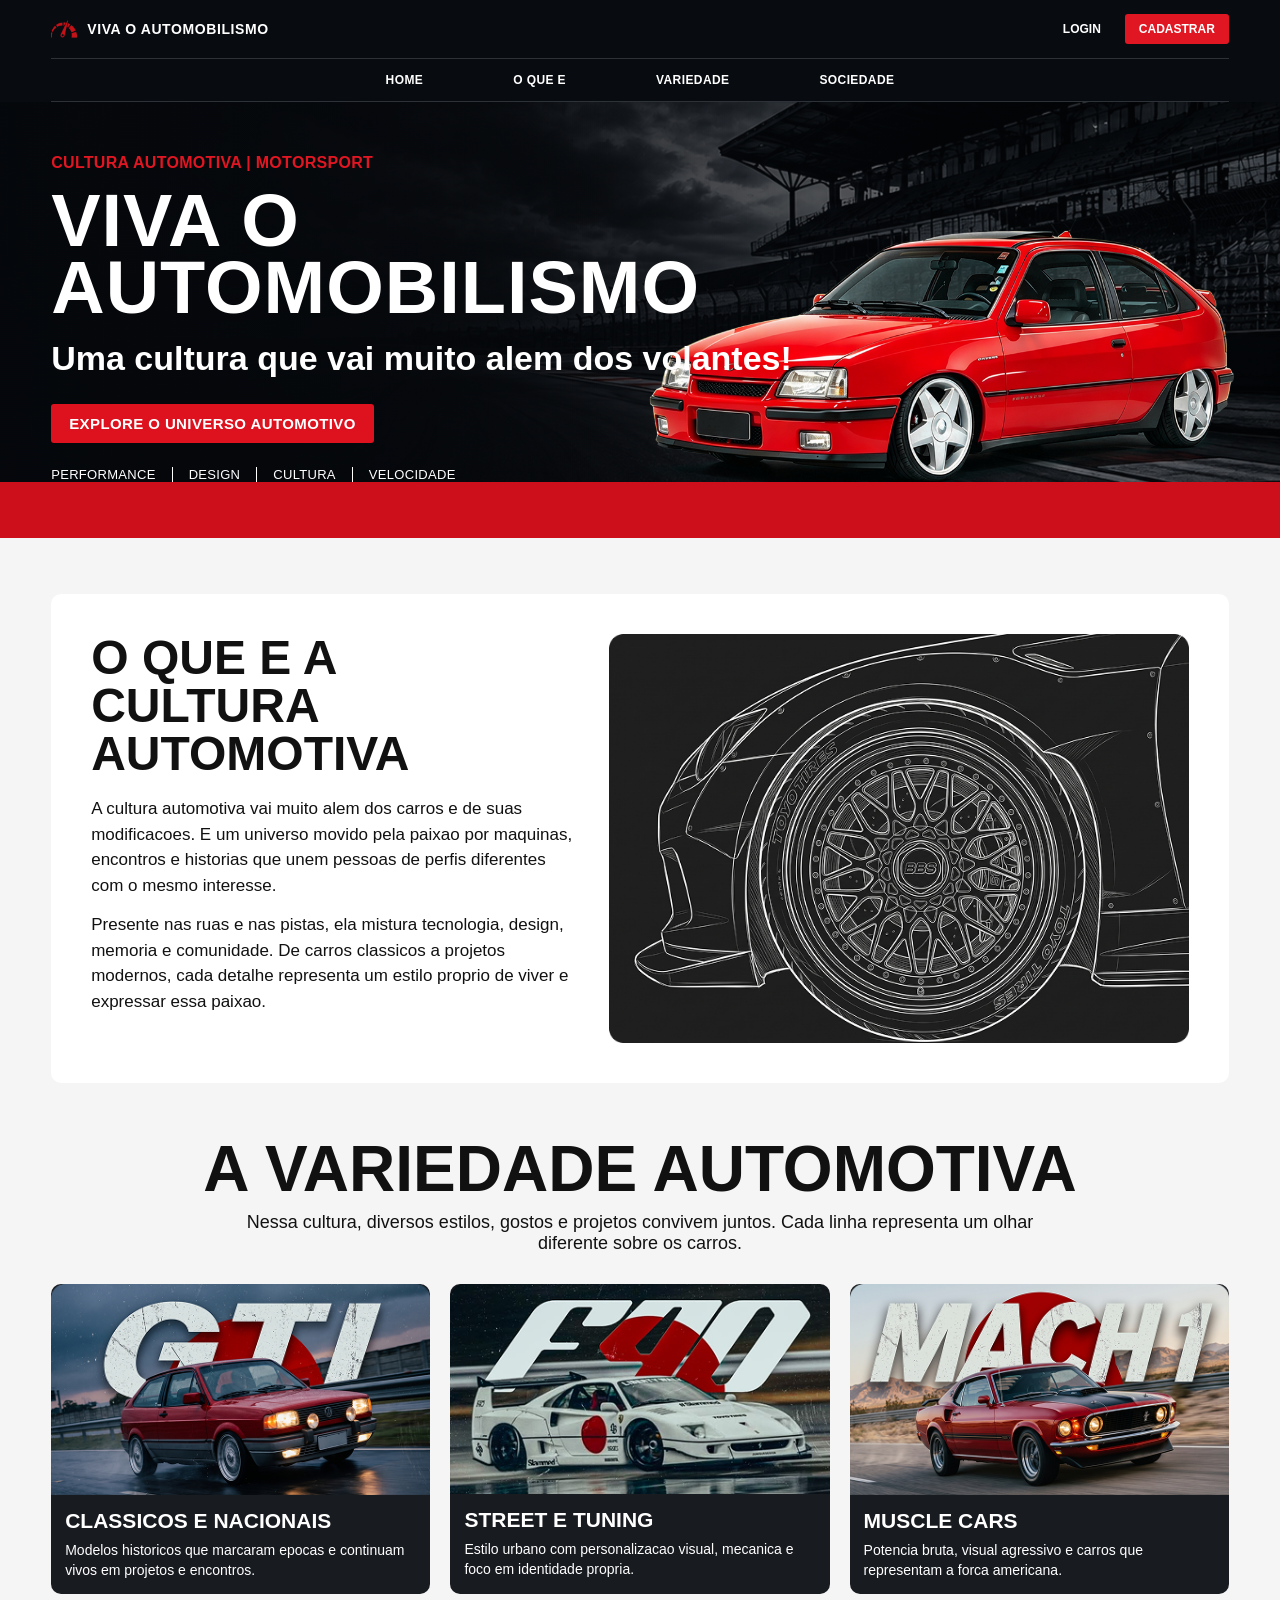
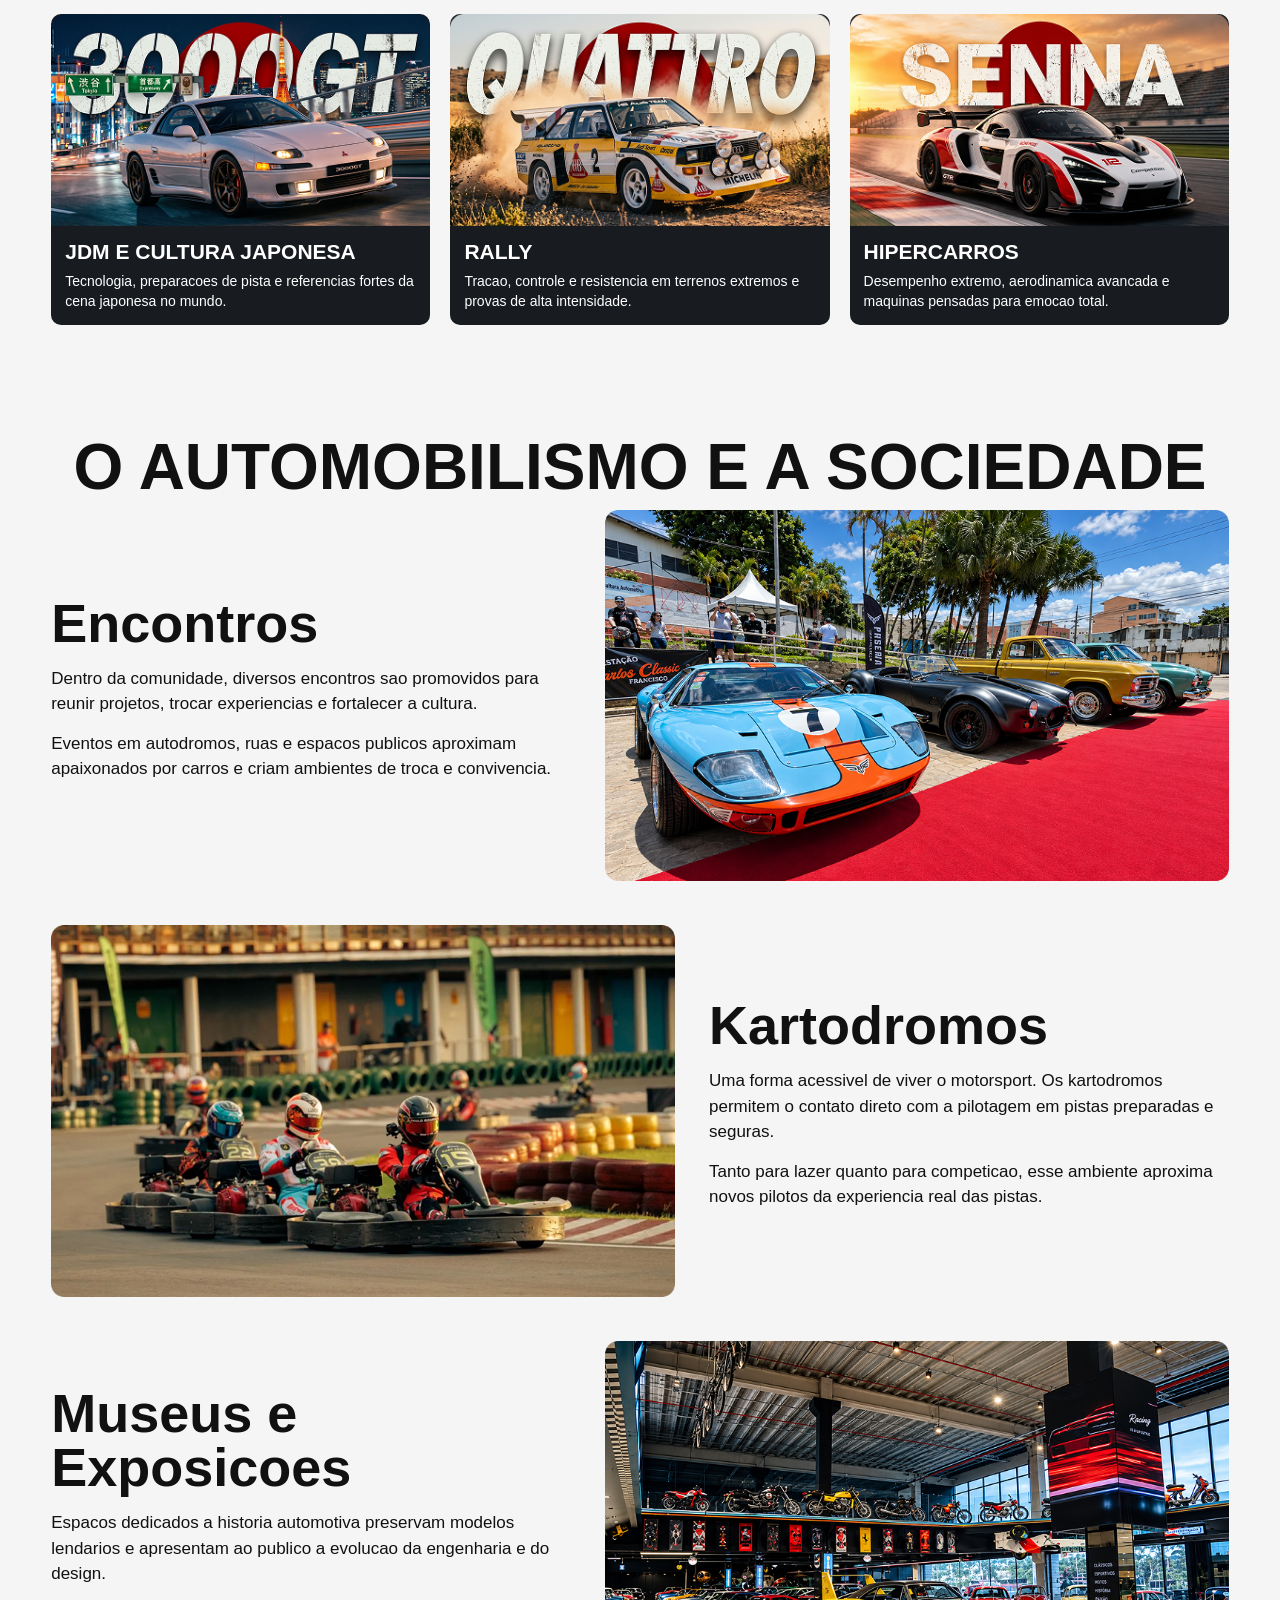
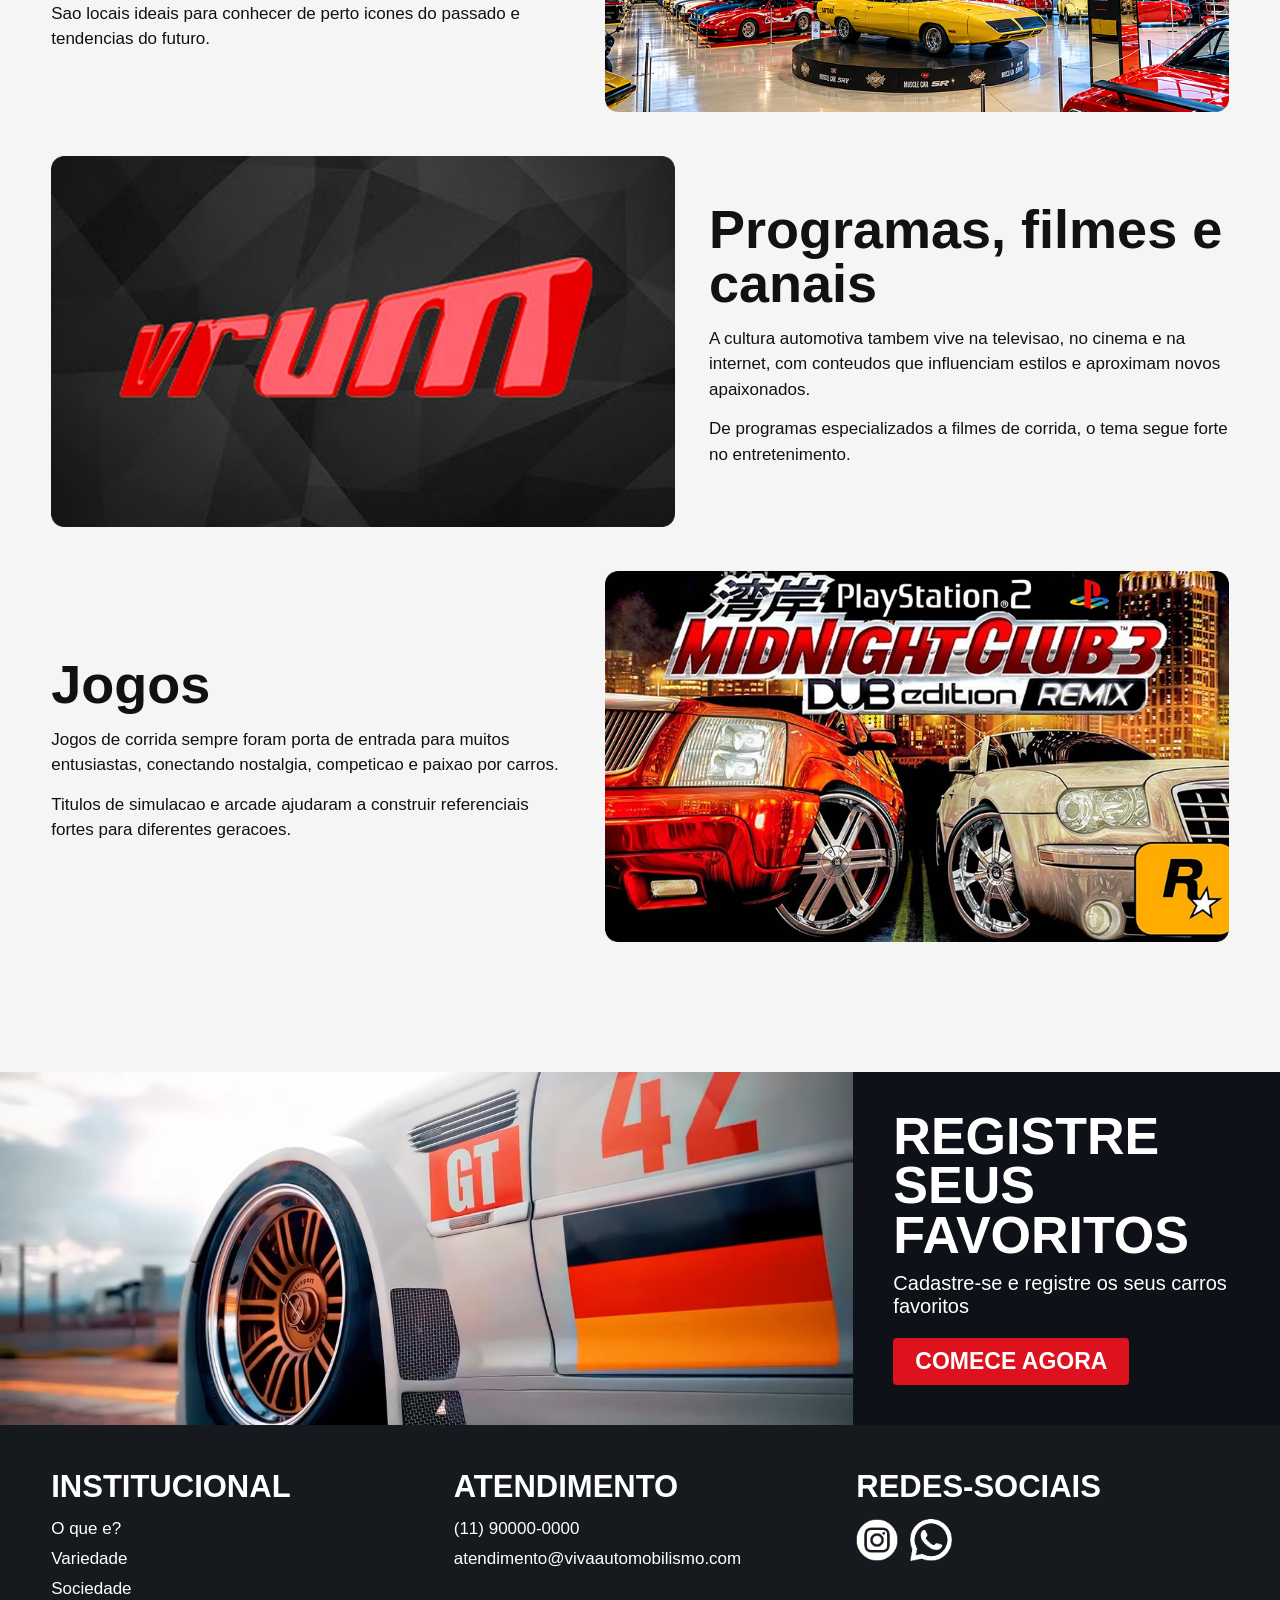
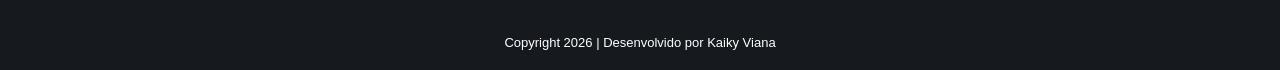
==== public/index.html @ fc7cdfa2 "feat: Incorporação da base Web-Data-Viz Incorporação da base da API Web-Data-Viz no projeto + adição" ====
<!DOCTYPE html>
<html lang="en">

<head>
    <meta charset="UTF-8">
    <meta http-equiv="X-UA-Compatible" content="IE=edge">
    <meta name="viewport" content="width=device-width, initial-scale=1.0">

    <title>Automobilismo</title>

    <script src="./js/sessao.js"></script>

    <link rel="stylesheet" href="./css/estilo.css">
    <link rel="icon" href="./assets/icon/favicon2.ico">
    <link rel="preconnect" href="https://fonts.gstatic.com">
</head>

<body>
  <header class="cabecalho-principal">
    <div class="barra-superior container-principal">
      <div class="marca-site">
        <img src="assets/velocimetro.png" alt="Icone velocimetro" class="img-logo">
        <span class="texto-marca">VIVA O AUTOMOBILISMO</span>
      </div>
      <div class="acoes-conta">
        <a href="#" class="link-login">LOGIN</a>
        <a href="#" class="botao-cadastro">CADASTRAR</a>
      </div>
    </div>

    <nav class="barra-navegacao container-principal">
      <a href="#" class="item-menu">HOME</a>
      <a href="#cultura" class="item-menu">O QUE E</a>
      <a href="#variedade" class="item-menu">VARIEDADE</a>
      <a href="#sociedade" class="item-menu">SOCIEDADE</a>
    </nav>

    <section class="banner-principal">
      <div class="container-principal conteudo-banner">
        <p class="subtitulo-banner">CULTURA AUTOMOTIVA | MOTORSPORT</p>
        <h1 class="titulo-banner">VIVA O<br>AUTOMOBILISMO</h1>
        <p class="descricao-banner">Uma cultura que vai muito alem dos volantes!</p>
        <a href="#variedade" class="botao-explorar">EXPLORE O UNIVERSO AUTOMOTIVO</a>
        <ul class="lista-topicos-banner">
          <li>PERFORMANCE</li>
          <li>DESIGN</li>
          <li>CULTURA</li>
          <li>VELOCIDADE</li>
        </ul>
      </div>
      <img src="assets/kadett_banner.png" alt="Carro esportivo vermelho" class="img-carro-banner">
    </section>
  </header>

  <main>
    <section id="cultura" class="secao container-principal bloco-branco">
      <div class="coluna-texto">
        <h2 class="titulo-secao-esquerda">O QUE E A CULTURA AUTOMOTIVA</h2>
        <p>
          A cultura automotiva vai muito alem dos carros e de suas modificacoes. E um universo
          movido pela paixao por maquinas, encontros e historias que unem pessoas de perfis
          diferentes com o mesmo interesse.
        </p>
        <p>
          Presente nas ruas e nas pistas, ela mistura tecnologia, design, memoria e comunidade.
          De carros classicos a projetos modernos, cada detalhe representa um estilo proprio de
          viver e expressar essa paixao.
        </p>
      </div>
      <div class="coluna-imagem">
        <img src="assets/sketch_bbs.png" alt="Sketch automotivo" class="imagem-secao-grande">
      </div>
    </section>

    <section id="variedade" class="secao container-principal">
      <h2 class="titulo-central">A VARIEDADE AUTOMOTIVA</h2>
      <p class="descricao-central">
        Nessa cultura, diversos estilos, gostos e projetos convivem juntos.
        Cada linha representa um olhar diferente sobre os carros.
      </p>

      <div class="grade-cards-carros">
        <article class="card-carro">
          <img src="assets/gti.png" alt="Volkswagen GTI" class="img-card-carro">
          <div class="conteudo-card">
            <h3>CLASSICOS E NACIONAIS</h3>
            <p>Modelos historicos que marcaram epocas e continuam vivos em projetos e encontros.</p>
          </div>
        </article>

        <article class="card-carro">
          <img src="assets/f40.png" alt="BMW F40" class="img-card-carro">
          <div class="conteudo-card">
            <h3>STREET E TUNING</h3>
            <p>Estilo urbano com personalizacao visual, mecanica e foco em identidade propria.</p>
          </div>
        </article>

        <article class="card-carro">
          <img src="assets/mach1.png" alt="Ford Mach 1" class="img-card-carro">
          <div class="conteudo-card">
            <h3>MUSCLE CARS</h3>
            <p>Potencia bruta, visual agressivo e carros que representam a forca americana.</p>
          </div>
        </article>

        <article class="card-carro">
          <img src="assets/gt3000.png" alt="Mitsubishi GT3000" class="img-card-carro">
          <div class="conteudo-card">
            <h3>JDM E CULTURA JAPONESA</h3>
            <p>Tecnologia, preparacoes de pista e referencias fortes da cena japonesa no mundo.</p>
          </div>
        </article>

        <article class="card-carro">
          <img src="assets/quattro.png" alt="Audi Quattro" class="img-card-carro">
          <div class="conteudo-card">
            <h3>RALLY</h3>
            <p>Tracao, controle e resistencia em terrenos extremos e provas de alta intensidade.</p>
          </div>
        </article>

        <article class="card-carro">
          <img src="assets/senna.png" alt="McLaren Senna" class="img-card-carro">
          <div class="conteudo-card">
            <h3>HIPERCARROS</h3>
            <p>Desempenho extremo, aerodinamica avancada e maquinas pensadas para emocao total.</p>
          </div>
        </article>
      </div>
    </section>

    <section id="sociedade" class="secao container-principal">
      <h2 class="titulo-central">O AUTOMOBILISMO E A SOCIEDADE</h2>

      <div class="linha-conteudo">
        <div class="bloco-texto">
          <h3>Encontros</h3>
          <p>
            Dentro da comunidade, diversos encontros sao promovidos para reunir projetos, trocar
            experiencias e fortalecer a cultura.
          </p>
          <p>
            Eventos em autodromos, ruas e espacos publicos aproximam apaixonados por carros e
            criam ambientes de troca e convivencia.
          </p>
        </div>
        <div class="bloco-imagem">
          <img src="assets/encontros.png" alt="Encontro de carros" class="imagem-secao-grande">
        </div>
      </div>

      <div class="linha-conteudo linha-invertida">
        <div class="bloco-imagem">
          <img src="assets/kartodromos.png" alt="Pilotos em kartodromo" class="imagem-secao-grande">
        </div>
        <div class="bloco-texto">
          <h3>Kartodromos</h3>
          <p>
            Uma forma acessivel de viver o motorsport. Os kartodromos permitem o contato direto
            com a pilotagem em pistas preparadas e seguras.
          </p>
          <p>
            Tanto para lazer quanto para competicao, esse ambiente aproxima novos pilotos da
            experiencia real das pistas.
          </p>
        </div>
      </div>

      <div class="linha-conteudo">
        <div class="bloco-texto">
          <h3>Museus e Exposicoes</h3>
          <p>
            Espacos dedicados a historia automotiva preservam modelos lendarios e apresentam ao
            publico a evolucao da engenharia e do design.
          </p>
          <p>
            Sao locais ideais para conhecer de perto icones do passado e tendencias do futuro.
          </p>
        </div>
        <div class="bloco-imagem">
          <img src="assets/museus.png" alt="Museu automotivo" class="imagem-secao-grande">
        </div>
      </div>

      <div class="linha-conteudo linha-invertida">
        <div class="bloco-imagem">
          <img src="assets/vrum.png" alt="Logo programa Vrum" class="imagem-secao-grande">
        </div>
        <div class="bloco-texto">
          <h3>Programas, filmes e canais</h3>
          <p>
            A cultura automotiva tambem vive na televisao, no cinema e na internet, com conteudos
            que influenciam estilos e aproximam novos apaixonados.
          </p>
          <p>
            De programas especializados a filmes de corrida, o tema segue forte no entretenimento.
          </p>
        </div>
      </div>

      <div class="linha-conteudo">
        <div class="bloco-texto">
          <h3>Jogos</h3>
          <p>
            Jogos de corrida sempre foram porta de entrada para muitos entusiastas, conectando
            nostalgia, competicao e paixao por carros.
          </p>
          <p>
            Titulos de simulacao e arcade ajudaram a construir referenciais fortes para diferentes
            geracoes.
          </p>
        </div>
        <div class="bloco-imagem">
          <img src="assets/jogos.png" alt="Capa de jogo de corrida" class="imagem-secao-grande">
        </div>
      </div>
    </section>
  </main>

  <section class="chamada-final">
    <div class="chamada-imagem"></div>
    <div class="chamada-texto">
      <h2>REGISTRE SEUS FAVORITOS</h2>
      <p>Cadastre-se e registre os seus carros favoritos</p>
      <a href="#" class="botao-cadastro-grande">COMECE AGORA</a>
    </div>
  </section>

  <footer class="rodape-principal">
    <div class="container-principal conteudo-rodape">
      <div>
        <h4>INSTITUCIONAL</h4>
        <ul>
          <li>O que e?</li>
          <li>Variedade</li>
          <li>Sociedade</li>
        </ul>
      </div>
      <div>
        <h4>ATENDIMENTO</h4>
        <ul>
          <li>(11) 90000-0000</li>
          <li>atendimento@vivaautomobilismo.com</li>
        </ul>
      </div>
      <div>
        <h4>REDES-SOCIAIS</h4>
        <div class="icones-sociais">
          <img src="assets/instagram.png" alt="Instagram">
          <img src="assets/whatsapp.png" alt="WhatsApp">
        </div>
      </div>
    </div>
    <p class="copyright">Copyright 2026 | Desenvolvido por Kaiky Viana</p>
  </footer>
</body>
</html>
---- public/css/estilo.css ----
* {
  box-sizing: border-box;
  margin: 0;
  padding: 0;
}

body {
  font-family: "Trebuchet MS", Arial, sans-serif;
  background-color: #f5f5f5;
  color: #111111;
}

.container-principal {
  width: 1180px;
  max-width: 92%;
  margin: 0 auto;
}

.cabecalho-principal {
  background-color: #080c11;
  color: #ffffff;
}

.barra-superior {
  display: flex;
  justify-content: space-between;
  align-items: center;
  border-bottom: 1px solid #2d3238;
  padding: 14px 0;
}

.marca-site {
  display: flex;
  align-items: center;
  gap: 10px;
}

.img-logo {
  width: 26px;
  height: 26px;
}

.texto-marca {
  font-weight: 700;
  font-size: 14px;
  letter-spacing: 0.6px;
}

.acoes-conta {
  display: flex;
  align-items: center;
  gap: 10px;
}

.link-login,
.botao-cadastro {
  text-decoration: none;
  color: #ffffff;
  font-size: 12px;
  font-weight: 700;
  padding: 8px 14px;
}

.botao-cadastro {
  background-color: #e01622;
  border-radius: 3px;
}

.barra-navegacao {
  display: flex;
  justify-content: center;
  gap: 90px;
  padding: 14px 0;
  border-bottom: 1px solid #2d3238;
}

.item-menu {
  color: #ffffff;
  text-decoration: none;
  font-size: 12px;
  font-weight: 700;
  letter-spacing: 0.4px;
}

.banner-principal {
  position: relative;
  min-height: 420px;
  background-image: linear-gradient(90deg, rgba(5, 7, 11, 0.95) 0%, rgba(5, 7, 11, 0.75) 46%, rgba(5, 7, 11, 0.38) 100%), url("../assets/fundo_banner.png");
  background-size: cover;
  background-position: center;
  overflow: hidden;
  border-bottom: 56px solid #cd0f1b;
}

.conteudo-banner {
  position: relative;
  z-index: 2;
  padding-top: 52px;
}

.subtitulo-banner {
  color: #e01622;
  font-size: 16px;
  font-weight: 700;
  letter-spacing: 0.3px;
  margin-bottom: 16px;
}

.titulo-banner {
  font-size: 74px;
  line-height: 0.9;
  letter-spacing: 1px;
  margin-bottom: 18px;
}

.descricao-banner {
  font-size: 34px;
  font-weight: 700;
  margin-bottom: 26px;
}

.botao-explorar {
  display: inline-block;
  text-decoration: none;
  color: #ffffff;
  background-color: #de111e;
  font-size: 15px;
  font-weight: 700;
  letter-spacing: 0.4px;
  border-radius: 3px;
  padding: 11px 18px;
  margin-bottom: 24px;
}

.lista-topicos-banner {
  list-style: none;
  display: flex;
  gap: 16px;
  color: #ffffff;
  font-size: 13px;
  letter-spacing: 0.3px;
}

.lista-topicos-banner li {
  border-right: 1px solid #ffffff;
  padding-right: 16px;
}

.lista-topicos-banner li:last-child {
  border-right: 0;
  padding-right: 0;
}

.img-carro-banner {
  position: absolute;
  right: 40px;
  bottom: -20px;
  width: 600px;
  max-width: 56%;
}

.secao {
  padding: 56px 0;
}

.bloco-branco {
  background-color: #ffffff;
  border-radius: 10px;
  margin-top: 56px;
  padding: 40px;
  display: grid;
  grid-template-columns: 1fr 1.2fr;
  gap: 34px;
}

.titulo-secao-esquerda {
  font-size: 48px;
  line-height: 1;
  margin-bottom: 18px;
}

.coluna-texto p,
.bloco-texto p {
  font-size: 17px;
  line-height: 1.5;
  margin-bottom: 14px;
}

.imagem-secao-grande {
  width: 100%;
  border-radius: 10px;
  display: block;
}

.titulo-central {
  text-align: center;
  font-size: 64px;
  line-height: 0.95;
  margin-bottom: 12px;
}

.descricao-central {
  text-align: center;
  width: 850px;
  max-width: 100%;
  margin: 0 auto 30px;
  font-size: 18px;
}

.grade-cards-carros {
  display: grid;
  grid-template-columns: repeat(3, 1fr);
  gap: 20px;
}

.card-carro {
  background-color: #181b20;
  color: #ffffff;
  border-radius: 10px;
  overflow: hidden;
}

.img-card-carro {
  width: 100%;
  display: block;
}

.conteudo-card {
  padding: 14px;
}

.conteudo-card h3 {
  font-size: 21px;
  margin-bottom: 8px;
}

.conteudo-card p {
  font-size: 14px;
  line-height: 1.4;
}

.linha-conteudo {
  display: grid;
  grid-template-columns: 1fr 1.2fr;
  align-items: center;
  gap: 34px;
  margin-bottom: 44px;
}

.linha-invertida {
  grid-template-columns: 1.2fr 1fr;
}

.bloco-texto h3 {
  font-size: 54px;
  margin-bottom: 16px;
  line-height: 1;
}

.chamada-final {
  margin-top: 30px;
  display: grid;
  grid-template-columns: 2fr 1fr;
  min-height: 330px;
}

.chamada-imagem {
  background-image: url("../assets/banner_video.png");
  background-size: cover;
  background-position: center;
}

.chamada-texto {
  background-color: #0e1218;
  color: #ffffff;
  display: flex;
  flex-direction: column;
  justify-content: center;
  padding: 40px;
}

.chamada-texto h2 {
  font-size: 52px;
  line-height: 0.95;
  margin-bottom: 12px;
}

.chamada-texto p {
  font-size: 20px;
  margin-bottom: 20px;
}

.botao-cadastro-grande {
  text-decoration: none;
  color: #ffffff;
  background-color: #de111e;
  align-self: flex-start;
  font-size: 23px;
  font-weight: 700;
  border-radius: 4px;
  padding: 10px 22px;
}

.rodape-principal {
  background-color: #16191e;
  color: #ffffff;
  padding: 44px 0 20px;
}

.conteudo-rodape {
  display: grid;
  grid-template-columns: 1fr 1fr 1fr;
  gap: 30px;
}

.conteudo-rodape h4 {
  font-size: 31px;
  margin-bottom: 14px;
}

.conteudo-rodape ul {
  list-style: none;
}

.conteudo-rodape li {
  font-size: 17px;
  margin-bottom: 10px;
}

.icones-sociais {
  display: flex;
  gap: 12px;
}

.icones-sociais img {
  width: 42px;
  height: 42px;
}

.copyright {
  text-align: center;
  margin-top: 26px;
  font-size: 13px;
}

@media (max-width: 1200px) {
  .titulo-banner {
    font-size: 58px;
  }

  .descricao-banner {
    font-size: 28px;
  }

  .img-carro-banner {
    width: 500px;
  }

  .titulo-central {
    font-size: 50px;
  }

  .bloco-texto h3 {
    font-size: 44px;
  }

  .chamada-texto h2 {
    font-size: 42px;
  }
}

@media (max-width: 900px) {
  .barra-navegacao {
    gap: 24px;
    flex-wrap: wrap;
  }

  .banner-principal {
    min-height: 500px;
  }

  .img-carro-banner {
    position: static;
    display: block;
    margin: 20px auto -48px;
    max-width: 85%;
  }

  .bloco-branco,
  .linha-conteudo,
  .linha-invertida,
  .chamada-final,
  .conteudo-rodape {
    grid-template-columns: 1fr;
  }

  .grade-cards-carros {
    grid-template-columns: repeat(2, 1fr);
  }

  .titulo-secao-esquerda {
    font-size: 40px;
  }

  .titulo-central {
    font-size: 42px;
  }

  .chamada-texto {
    padding: 30px;
  }
}

@media (max-width: 640px) {
  .barra-superior {
    flex-direction: column;
    gap: 12px;
  }

  .titulo-banner {
    font-size: 42px;
  }

  .descricao-banner {
    font-size: 22px;
  }

  .lista-topicos-banner {
    flex-wrap: wrap;
    row-gap: 8px;
  }

  .lista-topicos-banner li {
    border-right: 0;
    padding-right: 0;
  }

  .grade-cards-carros {
    grid-template-columns: 1fr;
  }

  .titulo-central {
    font-size: 36px;
  }

  .bloco-texto h3,
  .chamada-texto h2 {
    font-size: 34px;
  }
}
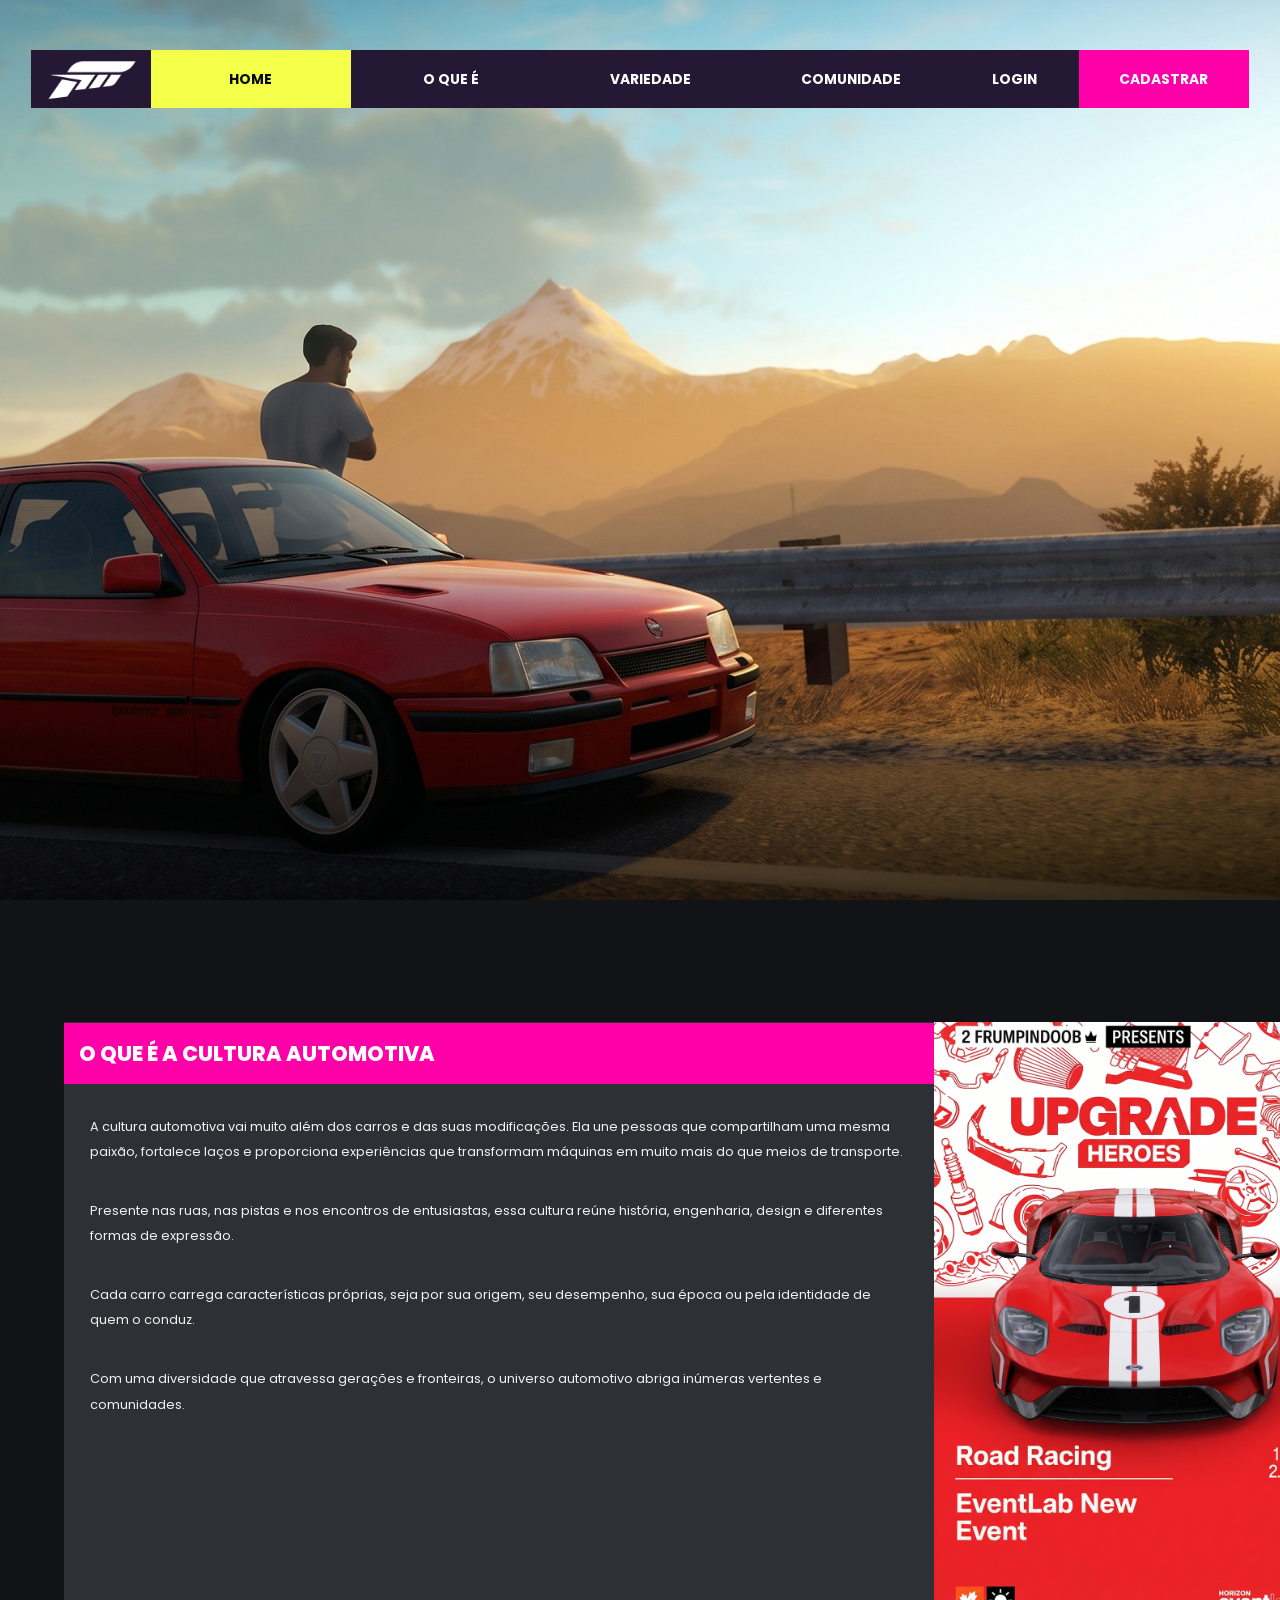
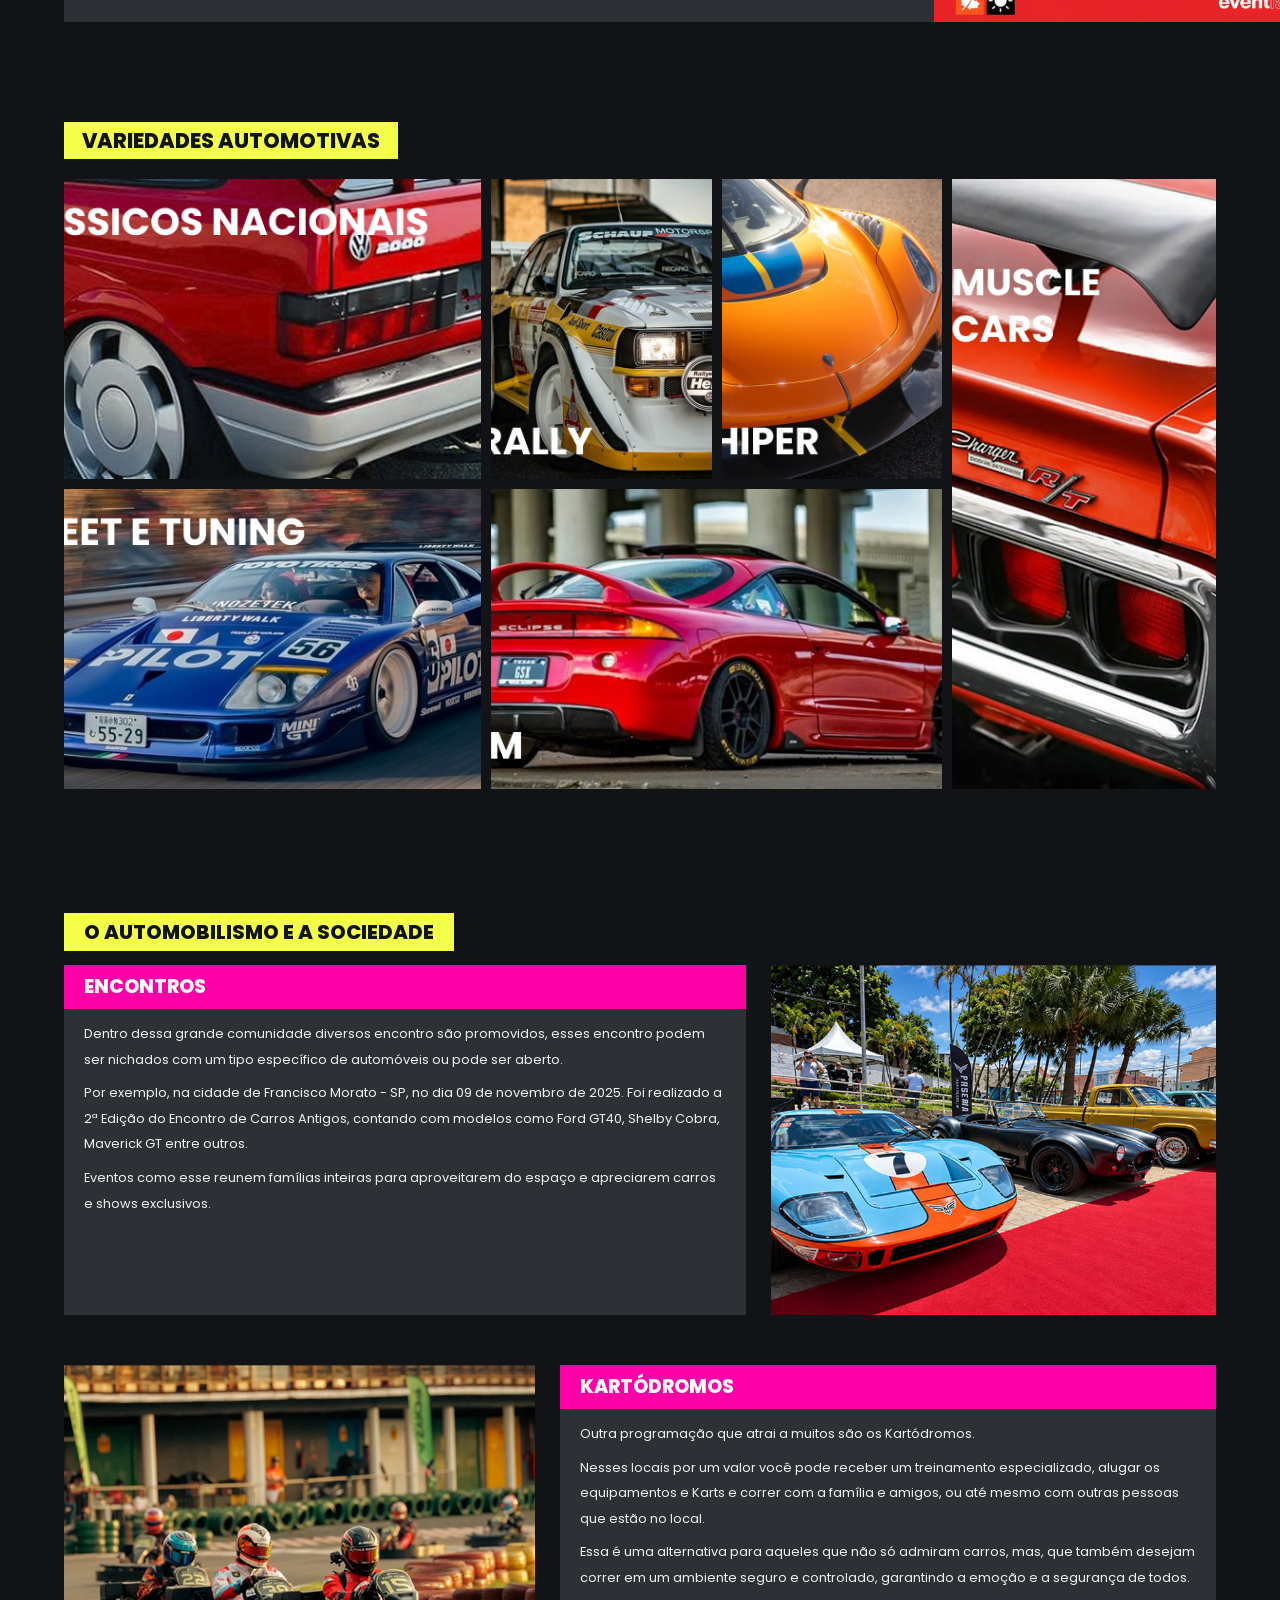
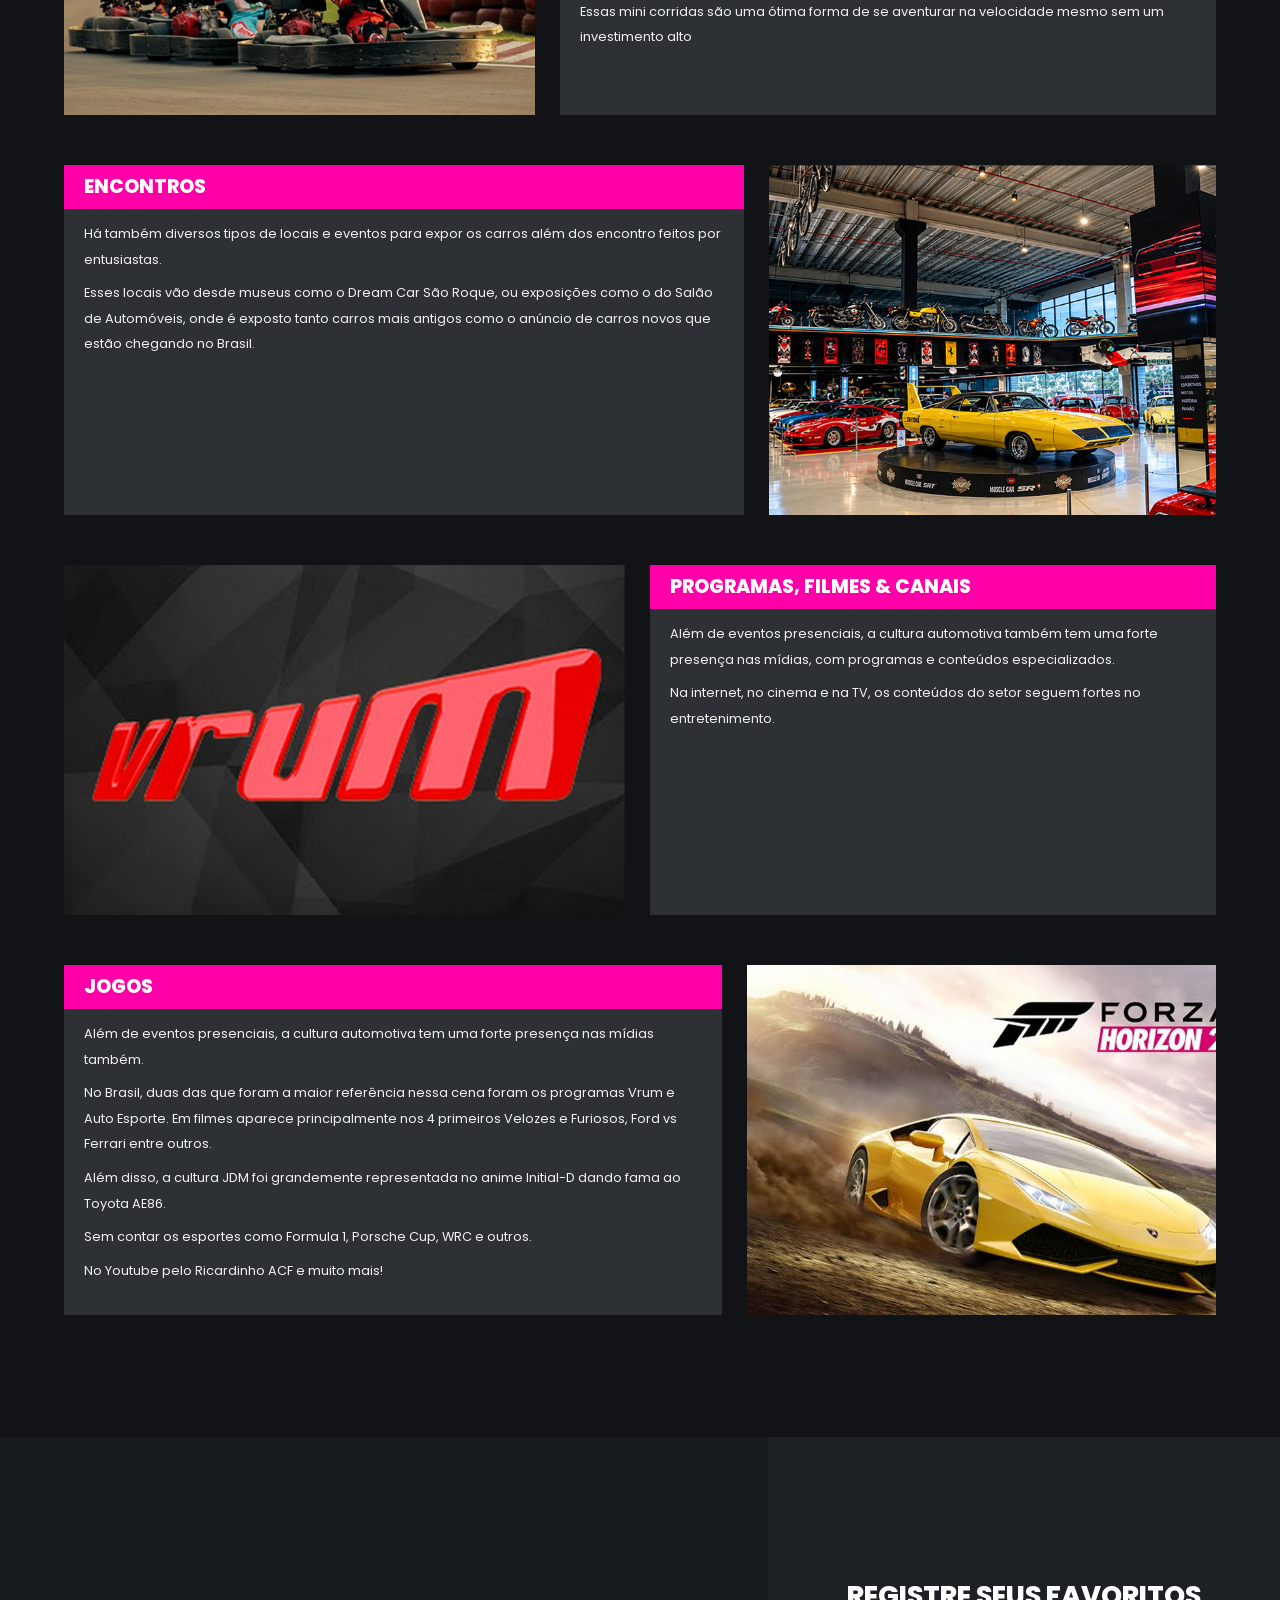
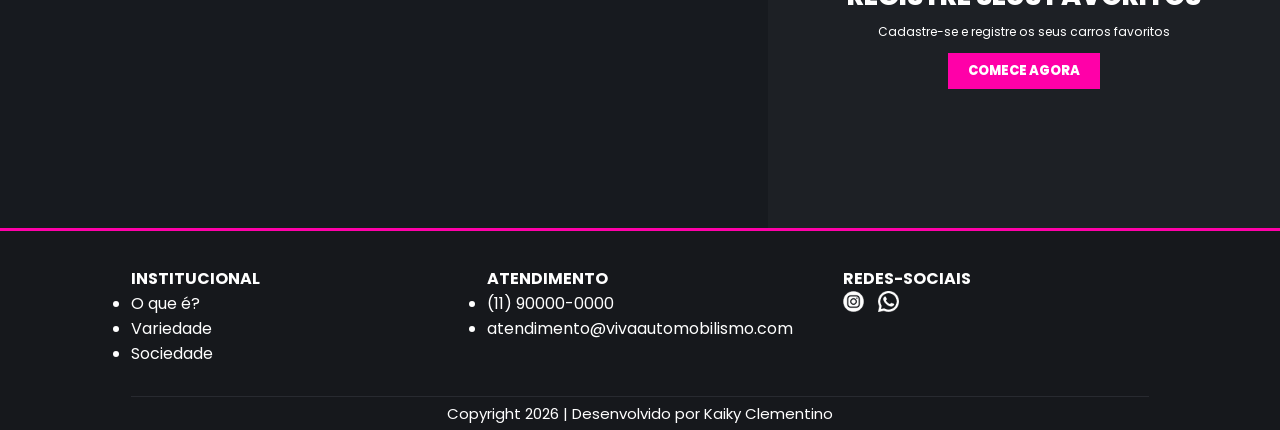
==== commit c2c4ac13: "fix: atualização de css da página index Atualização de informações e estilização da páginas index.ht" ====
--- a/public/index.html
+++ b/public/index.html
@@ -2,131 +2,71 @@
 <html lang="en">
 
 <head>
-    <meta charset="UTF-8">
-    <meta http-equiv="X-UA-Compatible" content="IE=edge">
-    <meta name="viewport" content="width=device-width, initial-scale=1.0">
-
-    <title>Automobilismo</title>
-
-    <script src="./js/sessao.js"></script>
-
-    <link rel="stylesheet" href="./css/estilo.css">
-    <link rel="icon" href="./assets/icon/favicon2.ico">
-    <link rel="preconnect" href="https://fonts.gstatic.com">
+  <meta charset="UTF-8">
+  <meta http-equiv="X-UA-Compatible" content="IE=edge">
+  <meta name="viewport" content="width=device-width, initial-scale=1.0">
+
+  <title>Automobilismo</title>
+
+  <script src="./js/sessao.js"></script>
+
+  <link rel="stylesheet" href="./css/estilo.css">
+  <link rel="icon" href="./assets/icon/favicon2.ico">
+  <link rel="preconnect" href="https://fonts.gstatic.com">
 </head>
 
 <body>
-  <header class="cabecalho-principal">
-    <div class="barra-superior container-principal">
-      <div class="marca-site">
-        <img src="assets/velocimetro.png" alt="Icone velocimetro" class="img-logo">
-        <span class="texto-marca">VIVA O AUTOMOBILISMO</span>
-      </div>
-      <div class="acoes-conta">
-        <a href="#" class="link-login">LOGIN</a>
-        <a href="#" class="botao-cadastro">CADASTRAR</a>
-      </div>
-    </div>
-
+  <header>
     <nav class="barra-navegacao container-principal">
-      <a href="#" class="item-menu">HOME</a>
-      <a href="#cultura" class="item-menu">O QUE E</a>
+      <div id="logo_nav"><img src="assets/logo_branco.png" id="logo"></div>
+      <a href="#" class="item-menu" style="background-color: #f3ff49; color: #08090c;">HOME</a>
+      <a href="#cultura" class="item-menu">O QUE É</a>
       <a href="#variedade" class="item-menu">VARIEDADE</a>
-      <a href="#sociedade" class="item-menu">SOCIEDADE</a>
+      <a href="#sociedade" class="item-menu">COMUNIDADE</a>
+      <a href="login.html" class="link-login">LOGIN</a>
+      <a href="cadastro.html" class="botao-cadastro">CADASTRAR</a>
     </nav>
-
-    <section class="banner-principal">
-      <div class="container-principal conteudo-banner">
-        <p class="subtitulo-banner">CULTURA AUTOMOTIVA | MOTORSPORT</p>
-        <h1 class="titulo-banner">VIVA O<br>AUTOMOBILISMO</h1>
-        <p class="descricao-banner">Uma cultura que vai muito alem dos volantes!</p>
-        <a href="#variedade" class="botao-explorar">EXPLORE O UNIVERSO AUTOMOTIVO</a>
-        <ul class="lista-topicos-banner">
-          <li>PERFORMANCE</li>
-          <li>DESIGN</li>
-          <li>CULTURA</li>
-          <li>VELOCIDADE</li>
-        </ul>
-      </div>
-      <img src="assets/kadett_banner.png" alt="Carro esportivo vermelho" class="img-carro-banner">
-    </section>
   </header>
+  <section class="banner-principal"></section>
 
   <main>
     <section id="cultura" class="secao container-principal bloco-branco">
       <div class="coluna-texto">
-        <h2 class="titulo-secao-esquerda">O QUE E A CULTURA AUTOMOTIVA</h2>
-        <p>
-          A cultura automotiva vai muito alem dos carros e de suas modificacoes. E um universo
-          movido pela paixao por maquinas, encontros e historias que unem pessoas de perfis
-          diferentes com o mesmo interesse.
-        </p>
-        <p>
-          Presente nas ruas e nas pistas, ela mistura tecnologia, design, memoria e comunidade.
-          De carros classicos a projetos modernos, cada detalhe representa um estilo proprio de
-          viver e expressar essa paixao.
-        </p>
-      </div>
-      <div class="coluna-imagem">
-        <img src="assets/sketch_bbs.png" alt="Sketch automotivo" class="imagem-secao-grande">
-      </div>
+        <h2 class="titulo-secao-esquerda">O QUE É A CULTURA AUTOMOTIVA</h2>
+        <p>
+          A cultura automotiva vai muito além dos carros e das suas modificações. Ela une pessoas que compartilham uma
+          mesma paixão, fortalece laços e proporciona experiências que
+          transformam máquinas em muito mais do que meios de transporte.
+        </p>
+        <br>
+        <p>
+          Presente nas ruas, nas pistas e nos encontros de entusiastas, essa cultura reúne história,
+          engenharia, design e diferentes formas de expressão.
+        </p>
+        <br>
+        <p>
+          Cada carro carrega características próprias, seja por sua origem, seu desempenho, sua época
+          ou pela identidade de quem o conduz.
+        </p>
+        <br>
+        <p>
+          Com uma diversidade que atravessa gerações e fronteiras, o universo automotivo abriga
+          inúmeras vertentes e comunidades.
+        </p>
+      </div>
+      <div class="coluna-imagem"></div>
     </section>
 
     <section id="variedade" class="secao container-principal">
-      <h2 class="titulo-central">A VARIEDADE AUTOMOTIVA</h2>
-      <p class="descricao-central">
-        Nessa cultura, diversos estilos, gostos e projetos convivem juntos.
-        Cada linha representa um olhar diferente sobre os carros.
-      </p>
+      <h2 class="titulo-central">VARIEDADES AUTOMOTIVAS</h2>
 
       <div class="grade-cards-carros">
-        <article class="card-carro">
-          <img src="assets/gti.png" alt="Volkswagen GTI" class="img-card-carro">
-          <div class="conteudo-card">
-            <h3>CLASSICOS E NACIONAIS</h3>
-            <p>Modelos historicos que marcaram epocas e continuam vivos em projetos e encontros.</p>
-          </div>
-        </article>
-
-        <article class="card-carro">
-          <img src="assets/f40.png" alt="BMW F40" class="img-card-carro">
-          <div class="conteudo-card">
-            <h3>STREET E TUNING</h3>
-            <p>Estilo urbano com personalizacao visual, mecanica e foco em identidade propria.</p>
-          </div>
-        </article>
-
-        <article class="card-carro">
-          <img src="assets/mach1.png" alt="Ford Mach 1" class="img-card-carro">
-          <div class="conteudo-card">
-            <h3>MUSCLE CARS</h3>
-            <p>Potencia bruta, visual agressivo e carros que representam a forca americana.</p>
-          </div>
-        </article>
-
-        <article class="card-carro">
-          <img src="assets/gt3000.png" alt="Mitsubishi GT3000" class="img-card-carro">
-          <div class="conteudo-card">
-            <h3>JDM E CULTURA JAPONESA</h3>
-            <p>Tecnologia, preparacoes de pista e referencias fortes da cena japonesa no mundo.</p>
-          </div>
-        </article>
-
-        <article class="card-carro">
-          <img src="assets/quattro.png" alt="Audi Quattro" class="img-card-carro">
-          <div class="conteudo-card">
-            <h3>RALLY</h3>
-            <p>Tracao, controle e resistencia em terrenos extremos e provas de alta intensidade.</p>
-          </div>
-        </article>
-
-        <article class="card-carro">
-          <img src="assets/senna.png" alt="McLaren Senna" class="img-card-carro">
-          <div class="conteudo-card">
-            <h3>HIPERCARROS</h3>
-            <p>Desempenho extremo, aerodinamica avancada e maquinas pensadas para emocao total.</p>
-          </div>
-        </article>
+        <article class="card-carro"></article>
+        <article class="card-carro"></article>
+        <article class="card-carro"></article>
+        <article class="card-carro"></article>
+        <article class="card-carro"></article>
+        <article class="card-carro"></article>
       </div>
     </section>
 
@@ -135,80 +75,99 @@
 
       <div class="linha-conteudo">
         <div class="bloco-texto">
-          <h3>Encontros</h3>
-          <p>
-            Dentro da comunidade, diversos encontros sao promovidos para reunir projetos, trocar
-            experiencias e fortalecer a cultura.
-          </p>
-          <p>
-            Eventos em autodromos, ruas e espacos publicos aproximam apaixonados por carros e
-            criam ambientes de troca e convivencia.
-          </p>
-        </div>
-        <div class="bloco-imagem">
-          <img src="assets/encontros.png" alt="Encontro de carros" class="imagem-secao-grande">
+          <h3>ENCONTROS</h3>
+          <p>
+            Dentro dessa grande comunidade diversos encontro são promovidos, esses encontro podem ser nichados com um
+            tipo específico de automóveis ou pode ser aberto.
+          </p>
+          <p>
+            Por exemplo, na cidade de Francisco Morato - SP, no dia 09 de novembro de 2025. Foi realizado a 2ª Edição do
+            Encontro de Carros Antigos, contando com modelos como Ford GT40, Shelby Cobra, Maverick GT entre outros.
+          </p>
+          <p>
+            Eventos como esse reunem famílias inteiras para aproveitarem do espaço e apreciarem carros e shows
+            exclusivos.
+          </p>
+        </div>
+        <div class="bloco-imagem">
+          <img src="assets/encontros.png" class="imagem-secao-grande">
         </div>
       </div>
 
       <div class="linha-conteudo linha-invertida">
         <div class="bloco-imagem">
-          <img src="assets/kartodromos.png" alt="Pilotos em kartodromo" class="imagem-secao-grande">
-        </div>
-        <div class="bloco-texto">
-          <h3>Kartodromos</h3>
-          <p>
-            Uma forma acessivel de viver o motorsport. Os kartodromos permitem o contato direto
-            com a pilotagem em pistas preparadas e seguras.
-          </p>
-          <p>
-            Tanto para lazer quanto para competicao, esse ambiente aproxima novos pilotos da
-            experiencia real das pistas.
+          <img src="assets/kartodromos.png" class="imagem-secao-grande">
+        </div>
+        <div class="bloco-texto">
+          <h3>KARTÓDROMOS</h3>
+          <p>
+            Outra programação que atrai a muitos são os Kartódromos.
+          </p>
+          <p>
+            Nesses locais por um valor você pode receber um treinamento especializado, alugar os equipamentos e Karts e
+            correr com a família e amigos, ou até mesmo com outras pessoas que estão no local.</p>
+          <p>
+            Essa é uma alternativa para aqueles que não só admiram carros, mas, que também desejam correr em um ambiente
+            seguro e controlado, garantindo a emoção e a segurança de todos.
+          </p>
+          <p>
+            Essas mini corridas são uma ótima forma de se aventurar na velocidade mesmo sem um investimento alto
           </p>
         </div>
       </div>
 
       <div class="linha-conteudo">
         <div class="bloco-texto">
-          <h3>Museus e Exposicoes</h3>
-          <p>
-            Espacos dedicados a historia automotiva preservam modelos lendarios e apresentam ao
-            publico a evolucao da engenharia e do design.
-          </p>
-          <p>
-            Sao locais ideais para conhecer de perto icones do passado e tendencias do futuro.
-          </p>
-        </div>
-        <div class="bloco-imagem">
-          <img src="assets/museus.png" alt="Museu automotivo" class="imagem-secao-grande">
+          <h3>ENCONTROS</h3>
+          <p>
+            Há também diversos tipos de locais e eventos para expor os carros além dos encontro feitos por entusiastas.
+          </p>
+          <p>
+            Esses locais vão desde museus como o Dream Car São Roque, ou exposições como o do Salão de Automóveis, onde
+            é exposto tanto carros mais antigos como o anúncio de carros novos que estão chegando no Brasil.
+          </p>
+        </div>
+
+        <div class="bloco-imagem">
+          <img src="assets/museus.png" class="imagem-secao-grande">
         </div>
       </div>
 
       <div class="linha-conteudo linha-invertida">
         <div class="bloco-imagem">
-          <img src="assets/vrum.png" alt="Logo programa Vrum" class="imagem-secao-grande">
-        </div>
-        <div class="bloco-texto">
-          <h3>Programas, filmes e canais</h3>
-          <p>
-            A cultura automotiva tambem vive na televisao, no cinema e na internet, com conteudos
-            que influenciam estilos e aproximam novos apaixonados.
-          </p>
-          <p>
-            De programas especializados a filmes de corrida, o tema segue forte no entretenimento.
+          <img src="assets/vrum.png" class="imagem-secao-grande">
+        </div>
+        <div class="bloco-texto">
+          <h3>PROGRAMAS, FILMES & CANAIS</h3>
+          <p>
+            Além de eventos presenciais, a cultura automotiva também tem uma forte presença nas
+            mídias, com programas e conteúdos especializados.
+          </p>
+          <p>
+            Na internet, no cinema e na TV, os conteúdos do setor seguem fortes no entretenimento.
           </p>
         </div>
       </div>
 
       <div class="linha-conteudo">
         <div class="bloco-texto">
-          <h3>Jogos</h3>
-          <p>
-            Jogos de corrida sempre foram porta de entrada para muitos entusiastas, conectando
-            nostalgia, competicao e paixao por carros.
-          </p>
-          <p>
-            Titulos de simulacao e arcade ajudaram a construir referenciais fortes para diferentes
-            geracoes.
+          <h3>JOGOS</h3>
+          <p>
+            Além de eventos presenciais, a cultura automotiva tem uma forte presença nas mídias também.
+          </p>
+          <p>
+            No Brasil, duas das que foram a maior referência nessa cena foram os programas Vrum e Auto Esporte. Em
+            filmes aparece principalmente nos 4 primeiros Velozes e Furiosos, Ford vs Ferrari entre outros.
+          </p>
+          <p>
+            Além disso, a cultura JDM foi grandemente representada no anime +Initial-D dando fama ao Toyota AE86.
+          </p>
+          <p>
+            Sem contar os esportes como Formula 1, Porsche Cup, WRC e outros.
+          </p>
+          <p>
+            No Youtube pelo Ricardinho ACF e muito mais!
           </p>
         </div>
         <div class="bloco-imagem">
@@ -219,11 +178,15 @@
   </main>
 
   <section class="chamada-final">
-    <div class="chamada-imagem"></div>
+    <div class="chamada-video">
+      <video autoplay muted loop playsinline id="background-video">
+        <source src="assets/videos/bmw.mp4" type="video/mp4">
+      </video>
+    </div>
     <div class="chamada-texto">
       <h2>REGISTRE SEUS FAVORITOS</h2>
       <p>Cadastre-se e registre os seus carros favoritos</p>
-      <a href="#" class="botao-cadastro-grande">COMECE AGORA</a>
+      <a href="cadastro.html" class="botao-cadastro-grande">COMECE AGORA</a>
     </div>
   </section>
 
@@ -232,7 +195,7 @@
       <div>
         <h4>INSTITUCIONAL</h4>
         <ul>
-          <li>O que e?</li>
+          <li>O que é?</li>
           <li>Variedade</li>
           <li>Sociedade</li>
         </ul>
@@ -247,12 +210,13 @@
       <div>
         <h4>REDES-SOCIAIS</h4>
         <div class="icones-sociais">
-          <img src="assets/instagram.png" alt="Instagram">
-          <img src="assets/whatsapp.png" alt="WhatsApp">
+          <img src="assets/instagram.png">
+          <img src="assets/whatsapp.png">
         </div>
       </div>
     </div>
-    <p class="copyright">Copyright 2026 | Desenvolvido por Kaiky Viana</p>
+    <p style="font-size: 15px; padding-top: 5px;">Copyright 2026 | Desenvolvido por Kaiky Clementino</p>
   </footer>
 </body>
-</html>
+
+</html>
--- a/public/css/estilo.css
+++ b/public/css/estilo.css
@@ -1,3 +1,14 @@
+@import url("https://fonts.googleapis.com/css2?family=Poppins:wght@300;400;500;600;700;800;900&display=swap");
+
+:root {
+  --bg-dark: #08090c;
+  --panel-bg: #2d3136;
+  --nav-dark: #251834;
+  --pink: #ff00a8;
+  --yellow: #f3ff49;
+  --text-main: #f4f4f4;
+}
+
 * {
   box-sizing: border-box;
   margin: 0;
@@ -5,446 +16,387 @@
 }
 
 body {
-  font-family: "Trebuchet MS", Arial, sans-serif;
-  background-color: #f5f5f5;
-  color: #111111;
-}
-
-.container-principal {
-  width: 1180px;
-  max-width: 92%;
-  margin: 0 auto;
-}
-
-.cabecalho-principal {
-  background-color: #080c11;
-  color: #ffffff;
-}
-
-.barra-superior {
-  display: flex;
-  justify-content: space-between;
-  align-items: center;
-  border-bottom: 1px solid #2d3238;
-  padding: 14px 0;
-}
-
-.marca-site {
-  display: flex;
-  align-items: center;
-  gap: 10px;
-}
-
-.img-logo {
-  width: 26px;
-  height: 26px;
-}
-
-.texto-marca {
-  font-weight: 700;
-  font-size: 14px;
-  letter-spacing: 0.6px;
-}
-
-.acoes-conta {
-  display: flex;
-  align-items: center;
-  gap: 10px;
+  font-family: "Poppins", sans-serif;
+  background: #111317;
+  color: var(--text-main);
+}
+
+header{
+  display: flex;
+  flex-direction: row;
+  justify-content: center;
+}
+
+#logo_nav{
+  background-color: var(--nav-dark);
+  display: flex;
+  align-items: center;
+  justify-content: center;
+}
+
+#logo{
+  height: 50px;
+  margin: 0px 15px;
+}
+
+
+.barra-superior,
+.barra-navegacao {
+  position: absolute;
+  top: 50px;
 }
 
 .link-login,
 .botao-cadastro {
+  display: flex;
+  align-items: center;
+  justify-content: center;
+  height: 58px;
   text-decoration: none;
   color: #ffffff;
-  font-size: 12px;
+  font-size: 1.08vw;
   font-weight: 700;
-  padding: 8px 14px;
+  padding: 0;
+}
+
+.link-login {
+  width: 128px;
+  background-color: var(--nav-dark);
 }
 
 .botao-cadastro {
-  background-color: #e01622;
-  border-radius: 3px;
+  width: 170px;
+  background-color: var(--pink);
 }
 
 .barra-navegacao {
-  display: flex;
-  justify-content: center;
-  gap: 90px;
-  padding: 14px 0;
-  border-bottom: 1px solid #2d3238;
+  z-index: 29;
+  display: flex;
+  align-items: stretch;
+  justify-content: flex-start;
 }
 
 .item-menu {
-  color: #ffffff;
+  position: relative;
+  width: 200px;
+  height: 58px;
+  background-color: var(--nav-dark);
+  color: #ffffff;
+  display: flex;
+  align-items: center;
+  justify-content: center;
+  font-size: 1.08vw;
+  font-weight: 700;
   text-decoration: none;
-  font-size: 12px;
-  font-weight: 700;
-  letter-spacing: 0.4px;
-}
+  pointer-events: auto;
+}
+
 
 .banner-principal {
   position: relative;
-  min-height: 420px;
-  background-image: linear-gradient(90deg, rgba(5, 7, 11, 0.95) 0%, rgba(5, 7, 11, 0.75) 46%, rgba(5, 7, 11, 0.38) 100%), url("../assets/fundo_banner.png");
-  background-size: cover;
-  background-position: center;
-  overflow: hidden;
-  border-bottom: 56px solid #cd0f1b;
-}
-
-.conteudo-banner {
-  position: relative;
-  z-index: 2;
-  padding-top: 52px;
-}
-
-.subtitulo-banner {
-  color: #e01622;
-  font-size: 16px;
-  font-weight: 700;
+  height: 100vh;
+  background: url("../assets/banner_home.png") center top / cover no-repeat;
+}
+
+main {
+  padding: 5% 5%;
+}
+
+.secao {
+  padding: 0;
+  margin-bottom: 44px;
+}
+
+.bloco-branco {
+  margin-top: 0;
+  padding: 0;
+  background: transparent;
+  display: grid;
+  grid-template-columns: 2fr 1fr;
+  gap: 0;
+}
+
+#cultura {
+  padding-top: 58px;
+}
+
+.coluna-texto {
+  width: 68vw;
+  background-color: var(--panel-bg);
+  padding: 14px 26px 20px;
+}
+
+.coluna-texto::before {
+  content: "CONSIDERAÇÕES";
+  position: absolute;
+  top: -54px;
+  left: 0;
+  height: 38px;
+  display: inline-flex;
+  align-items: center;
+  padding: 0 20px;
+  background-color: var(--yellow);
+  color: #121419;
+  font-size: clamp(17px, 1.32vw, 26px);
+  font-weight: 800;
   letter-spacing: 0.3px;
-  margin-bottom: 16px;
-}
-
-.titulo-banner {
-  font-size: 74px;
-  line-height: 0.9;
-  letter-spacing: 1px;
-  margin-bottom: 18px;
-}
-
-.descricao-banner {
-  font-size: 34px;
-  font-weight: 700;
-  margin-bottom: 26px;
-}
-
-.botao-explorar {
-  display: inline-block;
-  text-decoration: none;
-  color: #ffffff;
-  background-color: #de111e;
-  font-size: 15px;
-  font-weight: 700;
-  letter-spacing: 0.4px;
-  border-radius: 3px;
-  padding: 11px 18px;
-  margin-bottom: 24px;
-}
-
-.lista-topicos-banner {
-  list-style: none;
-  display: flex;
-  gap: 16px;
-  color: #ffffff;
-  font-size: 13px;
-  letter-spacing: 0.3px;
-}
-
-.lista-topicos-banner li {
-  border-right: 1px solid #ffffff;
-  padding-right: 16px;
-}
-
-.lista-topicos-banner li:last-child {
-  border-right: 0;
-  padding-right: 0;
-}
-
-.img-carro-banner {
-  position: absolute;
-  right: 40px;
-  bottom: -20px;
-  width: 600px;
-  max-width: 56%;
-}
-
-.secao {
-  padding: 56px 0;
-}
-
-.bloco-branco {
-  background-color: #ffffff;
-  border-radius: 10px;
-  margin-top: 56px;
-  padding: 40px;
-  display: grid;
-  grid-template-columns: 1fr 1.2fr;
-  gap: 34px;
 }
 
 .titulo-secao-esquerda {
-  font-size: 48px;
-  line-height: 1;
-  margin-bottom: 18px;
+  margin: -13.5px -26px 30px -26px;
+  padding: 15px;
+  background-color: var(--pink);
+  color: #ffffff;
+  font-size: 1.62vw;
+  font-weight: 800;
 }
 
 .coluna-texto p,
 .bloco-texto p {
-  font-size: 17px;
-  line-height: 1.5;
-  margin-bottom: 14px;
+  font-size: 1vw;
+  line-height: 2;
+  color: #f1f1f1;
+  margin-bottom: 8px;
+  font-weight: 400;
+}
+
+.coluna-imagem {
+  height: 600px;
+  width: 400px;
+  object-fit: fill;
+  background: url("../assets/banner_fordgt.png") center / cover;
+}
+
+#variedade .titulo-central {
+  display: table;
+  margin: 100px 0px 20px 0px;
+  background-color: var(--yellow);
+  color: #11131a;
+  padding: 3px 18px;
+  font-size: 1.62vw;
+  font-weight: 800;
+}
+
+.descricao-central {
+  display: none;
+}
+
+.grade-cards-carros {
+  display: grid;
+  grid-template-columns: 1.55fr 0.82fr 0.82fr 0.98fr;
+  grid-template-rows: 300px 300px;
+  grid-template-areas:
+    "classicos rally hiper muscle"
+    "street jdm jdm muscle";
+  gap: 10px;
+}
+
+.card-carro {
+  overflow: hidden;
+  background-color: #15181d;
+}
+
+.card-carro:nth-child(1) {
+  grid-area: classicos;
+  background: url("../assets/classicos.png") center / cover no-repeat;
+}
+
+.card-carro:nth-child(2) {
+  grid-area: street;
+  background: url("../assets/street.png") center / cover no-repeat;
+}
+
+.card-carro:nth-child(3) {
+  grid-area: muscle;
+  background: url("../assets/muscle.png") center / cover no-repeat;
+}
+
+.card-carro:nth-child(4) {
+  grid-area: jdm;
+  background: url("../assets/jdm.png") center / cover no-repeat;
+}
+
+.card-carro:nth-child(5) {
+  grid-area: rally;
+  background: url("../assets/rally.png") center / cover no-repeat;
+}
+
+.card-carro:nth-child(6) {
+  grid-area: hiper;
+  background: url("../assets/hiper.png") center / cover no-repeat;
+}
+
+.img-card-carro,
+.conteudo-card {
+  display: none;
+}
+
+#sociedade .titulo-central {
+  display: inline-flex;
+  align-items: center;
+  height: 38px;
+  padding: 0 20px;
+  margin: 80px 0 14px;
+  background-color: var(--yellow);
+  color: #11131a;
+  font-size: 1.55vw;
+  font-weight: 800;
+}
+
+.linha-conteudo {
+  display: flex;
+  flex-direction: row;
+  margin-bottom: 50px;
+  gap: 25px;
+}
+
+.linha-conteudo .bloco-texto {
+  background-color: var(--panel-bg);
+  padding: 0 20px 14px;
+}
+
+.bloco-texto h3 {
+  margin: 0 -20px 12px;
+  padding: 7px 20px 8px;
+  background-color: var(--pink);
+  color: #ffffff;
+  font-size: 1.48vw;
+  font-weight: 800;
+}
+
+.bloco-imagem{
+  height: 350px;
+  width: 1000px;
 }
 
 .imagem-secao-grande {
   width: 100%;
-  border-radius: 10px;
-  display: block;
-}
-
-.titulo-central {
-  text-align: center;
-  font-size: 64px;
-  line-height: 0.95;
-  margin-bottom: 12px;
-}
-
-.descricao-central {
-  text-align: center;
-  width: 850px;
-  max-width: 100%;
-  margin: 0 auto 30px;
-  font-size: 18px;
-}
-
-.grade-cards-carros {
-  display: grid;
-  grid-template-columns: repeat(3, 1fr);
-  gap: 20px;
-}
-
-.card-carro {
-  background-color: #181b20;
-  color: #ffffff;
-  border-radius: 10px;
-  overflow: hidden;
-}
-
-.img-card-carro {
+  height: 100%;
+  object-fit: cover;
+}
+
+.chamada-final {
+  display: flex;
+  flex-direction: row;
+  margin-top: 8px;
+  background-color: #171a1f;
+}
+
+.chamada-video{
+  width: 60vw;
+}
+
+#background-video{
+  object-fit: cover;
   width: 100%;
-  display: block;
-}
-
-.conteudo-card {
-  padding: 14px;
-}
-
-.conteudo-card h3 {
-  font-size: 21px;
+}
+
+.chamada-texto {
+  background-color: #1d2025;
+  color: #ffffff;
+  display: flex;
+  flex-direction: column;
+  justify-content: center;
+  align-items: center;
+  padding: 24px 30px;
+  width: 40vw;
+}
+
+.chamada-texto h2 {
+  font-size: 2.1vw;
   margin-bottom: 8px;
-}
-
-.conteudo-card p {
-  font-size: 14px;
-  line-height: 1.4;
-}
-
-.linha-conteudo {
-  display: grid;
-  grid-template-columns: 1fr 1.2fr;
-  align-items: center;
-  gap: 34px;
-  margin-bottom: 44px;
-}
-
-.linha-invertida {
-  grid-template-columns: 1.2fr 1fr;
-}
-
-.bloco-texto h3 {
-  font-size: 54px;
-  margin-bottom: 16px;
-  line-height: 1;
-}
-
-.chamada-final {
-  margin-top: 30px;
-  display: grid;
-  grid-template-columns: 2fr 1fr;
-  min-height: 330px;
-}
-
-.chamada-imagem {
-  background-image: url("../assets/banner_video.png");
-  background-size: cover;
-  background-position: center;
-}
-
-.chamada-texto {
-  background-color: #0e1218;
-  color: #ffffff;
+  font-weight: 800;
+}
+
+.chamada-texto p {
+  font-size: 0.95vw;
+  margin-bottom: 14px;
+  line-height: 1.3;
+}
+
+.botao-cadastro-grande {
+  display: inline-flex;
+  align-items: center;
+  justify-content: center;
+  height: 36px;
+  padding: 0 20px;
+  background-color: var(--pink);
+  color: #ffffff;
+  text-decoration: none;
+  font-weight: 800;
+  font-size: 1.02vw;
+}
+
+footer{
   display: flex;
   flex-direction: column;
-  justify-content: center;
-  padding: 40px;
-}
-
-.chamada-texto h2 {
-  font-size: 52px;
-  line-height: 0.95;
-  margin-bottom: 12px;
-}
-
-.chamada-texto p {
-  font-size: 20px;
-  margin-bottom: 20px;
-}
-
-.botao-cadastro-grande {
-  text-decoration: none;
-  color: #ffffff;
-  background-color: #de111e;
-  align-self: flex-start;
-  font-size: 23px;
-  font-weight: 700;
-  border-radius: 4px;
-  padding: 10px 22px;
+  align-items: center;
+  padding-bottom: 5px;
 }
 
 .rodape-principal {
-  background-color: #16191e;
-  color: #ffffff;
-  padding: 44px 0 20px;
+    background-color: #16181c;
+    color: #ffffff;
+    padding-top: 35px;
+    border-top: 3px solid var(--pink);
 }
 
 .conteudo-rodape {
-  display: grid;
-  grid-template-columns: 1fr 1fr 1fr;
-  gap: 30px;
-}
-
-.conteudo-rodape h4 {
-  font-size: 31px;
-  margin-bottom: 14px;
-}
-
-.conteudo-rodape ul {
-  list-style: none;
-}
-
-.conteudo-rodape li {
-  font-size: 17px;
-  margin-bottom: 10px;
+    max-width: 1500px;
+    margin: 0 auto;
+    display: grid;
+    grid-template-columns: repeat(3, minmax(0, 1fr));
+    gap: 50px;
+    padding-bottom: 30px;
+    border-bottom: 1px solid #282a30;
+}
+
+.rodape-coluna h4 {
+    font-size: 1.1vw;
+    font-weight: 800;
+    margin-bottom: 16px;
+    color: #ffffff;
+}
+
+.rodape-coluna ul {
+    list-style: none;
+    padding: 0;
+}
+
+.rodape-coluna li {
+    margin-bottom: 10px;
+    font-size: 0.8vw;
+    color: #bfc2c7;
 }
 
 .icones-sociais {
-  display: flex;
-  gap: 12px;
+    display: flex;
+    align-items: center;
+    gap: 14px;
+}
+
+.icones-sociais a {
+    display: flex;
+    align-items: center;
+    justify-content: center;
+    width: 38px;
+    height: 38px;
+    background-color: #292d33;
+    border-radius: 5px;
 }
 
 .icones-sociais img {
-  width: 42px;
-  height: 42px;
-}
-
-.copyright {
-  text-align: center;
-  margin-top: 26px;
-  font-size: 13px;
-}
-
-@media (max-width: 1200px) {
-  .titulo-banner {
-    font-size: 58px;
-  }
-
-  .descricao-banner {
-    font-size: 28px;
-  }
-
-  .img-carro-banner {
-    width: 500px;
-  }
-
-  .titulo-central {
-    font-size: 50px;
-  }
-
-  .bloco-texto h3 {
-    font-size: 44px;
-  }
-
-  .chamada-texto h2 {
-    font-size: 42px;
-  }
-}
-
-@media (max-width: 900px) {
-  .barra-navegacao {
-    gap: 24px;
-    flex-wrap: wrap;
-  }
-
-  .banner-principal {
-    min-height: 500px;
-  }
-
-  .img-carro-banner {
-    position: static;
-    display: block;
-    margin: 20px auto -48px;
-    max-width: 85%;
-  }
-
-  .bloco-branco,
-  .linha-conteudo,
-  .linha-invertida,
-  .chamada-final,
-  .conteudo-rodape {
-    grid-template-columns: 1fr;
-  }
-
-  .grade-cards-carros {
-    grid-template-columns: repeat(2, 1fr);
-  }
-
-  .titulo-secao-esquerda {
-    font-size: 40px;
-  }
-
-  .titulo-central {
-    font-size: 42px;
-  }
-
-  .chamada-texto {
-    padding: 30px;
-  }
-}
-
-@media (max-width: 640px) {
-  .barra-superior {
-    flex-direction: column;
-    gap: 12px;
-  }
-
-  .titulo-banner {
-    font-size: 42px;
-  }
-
-  .descricao-banner {
-    font-size: 22px;
-  }
-
-  .lista-topicos-banner {
-    flex-wrap: wrap;
-    row-gap: 8px;
-  }
-
-  .lista-topicos-banner li {
-    border-right: 0;
-    padding-right: 0;
-  }
-
-  .grade-cards-carros {
-    grid-template-columns: 1fr;
-  }
-
-  .titulo-central {
-    font-size: 36px;
-  }
-
-  .bloco-texto h3,
-  .chamada-texto h2 {
-    font-size: 34px;
-  }
-}
+    width: 21px;
+    height: 21px;
+    filter: brightness(0) invert(1);
+}
+
+.rodape-inferior {
+    border-top: 1px solid rgba(255, 255, 255, 0.1);
+    padding: 16px 0;
+}
+
+.rodape-inferior p {
+    font-size: 11px;
+    color: #858990;
+}
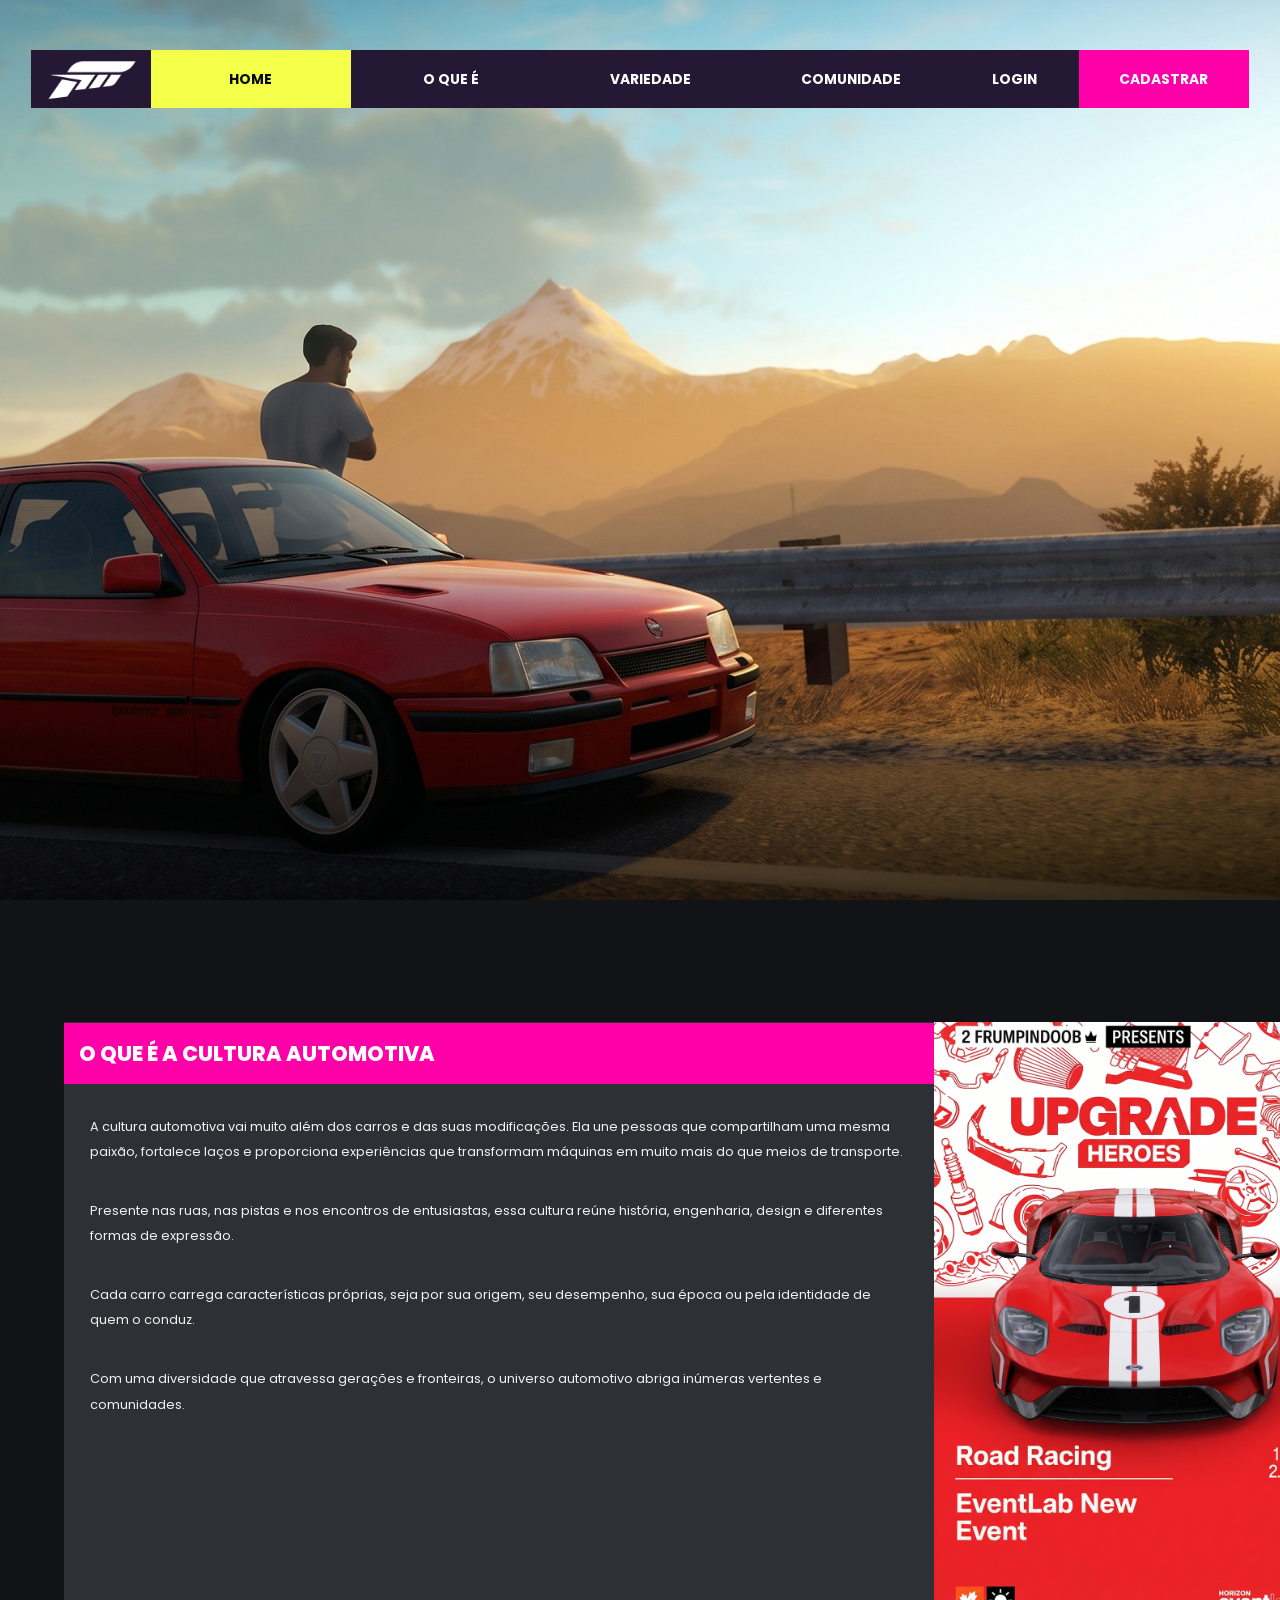
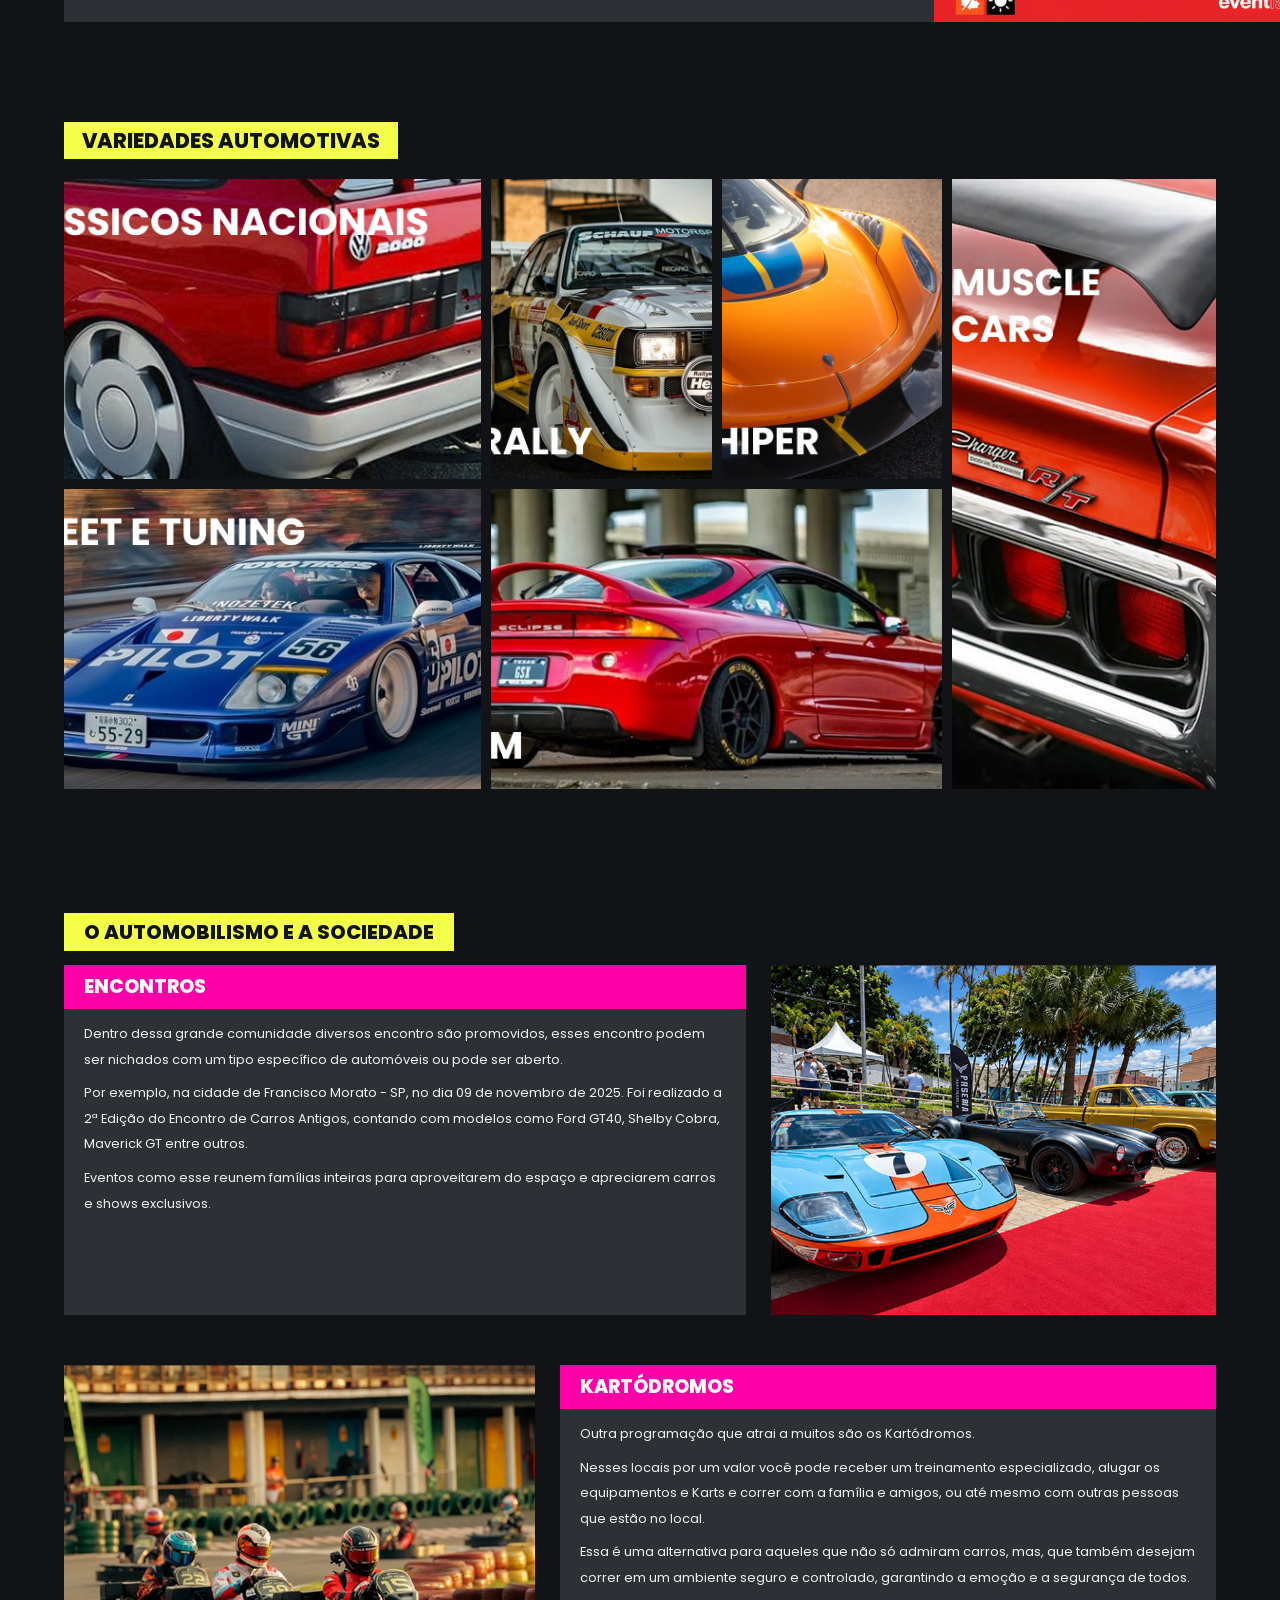
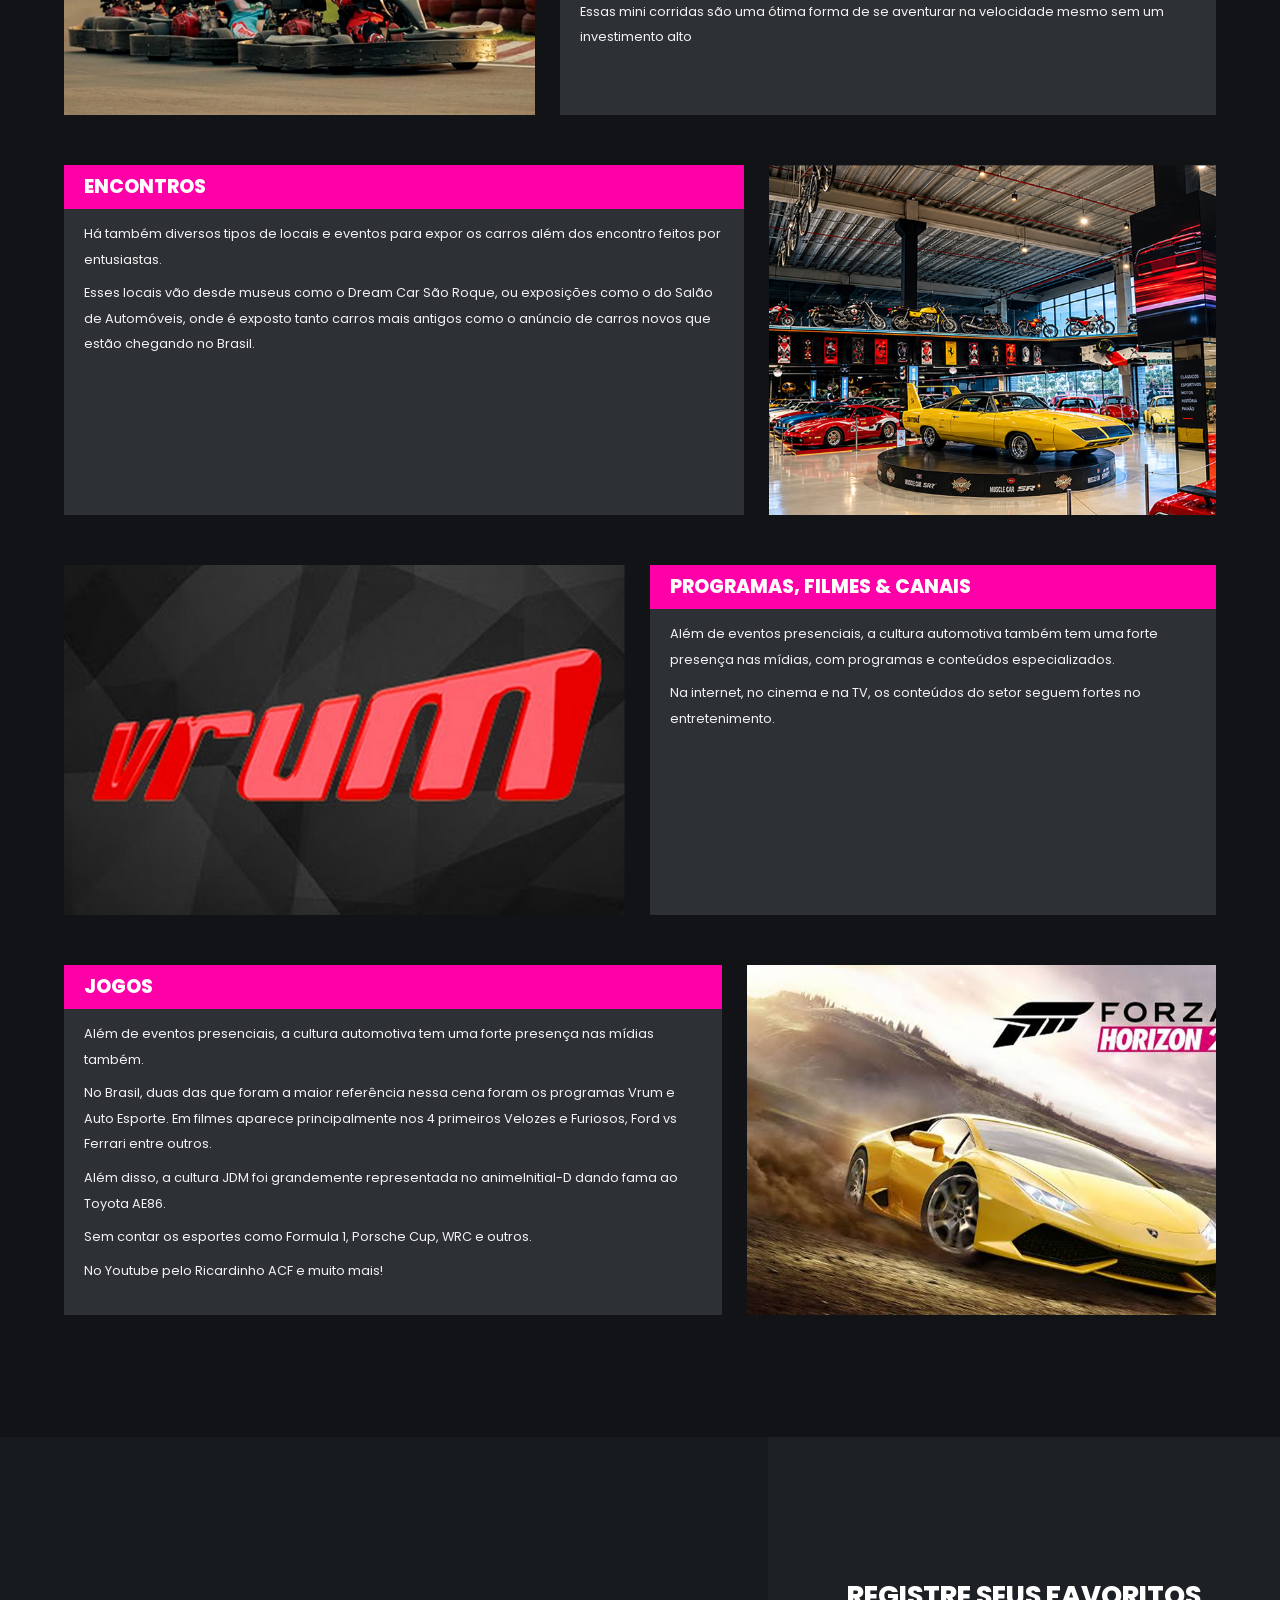
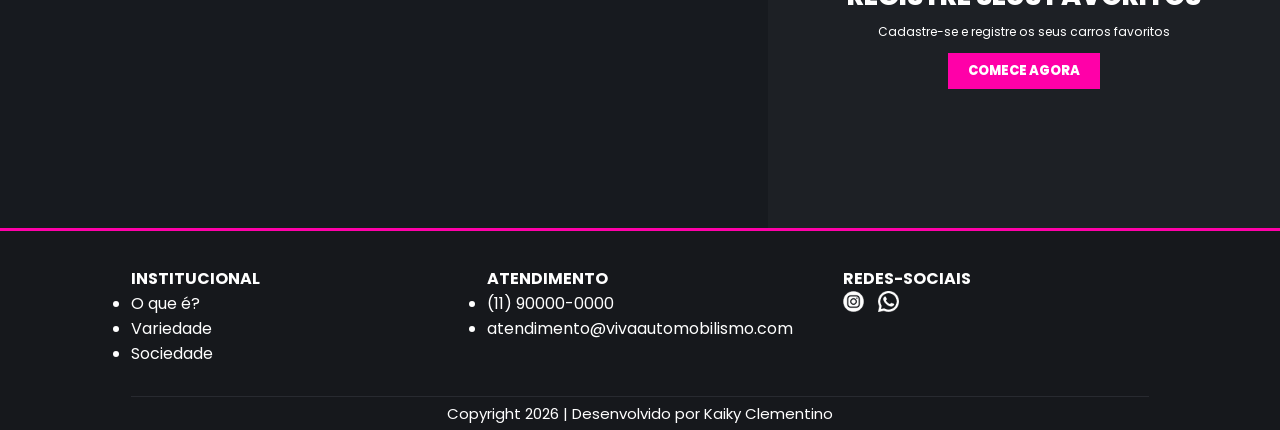
==== commit 8c77fde1: "fix: Estilização de css de favoritos.html Base de CSS da página favoritos.html e mais requisições da" ====
--- a/public/index.html
+++ b/public/index.html
@@ -55,6 +55,9 @@
         </p>
       </div>
       <div class="coluna-imagem"></div>
+
+
+      
     </section>
 
     <section id="variedade" class="secao container-principal">
@@ -160,8 +163,7 @@
             filmes aparece principalmente nos 4 primeiros Velozes e Furiosos, Ford vs Ferrari entre outros.
           </p>
           <p>
-            Além disso, a cultura JDM foi grandemente representada no anime -Initial-D dando fama ao Toyota AE86.
+            Além disso, a cultura JDM foi grandemente representada no animeInitial-D dando fama ao Toyota AE86.
           </p>
           <p>
             Sem contar os esportes como Formula 1, Porsche Cup, WRC e outros.
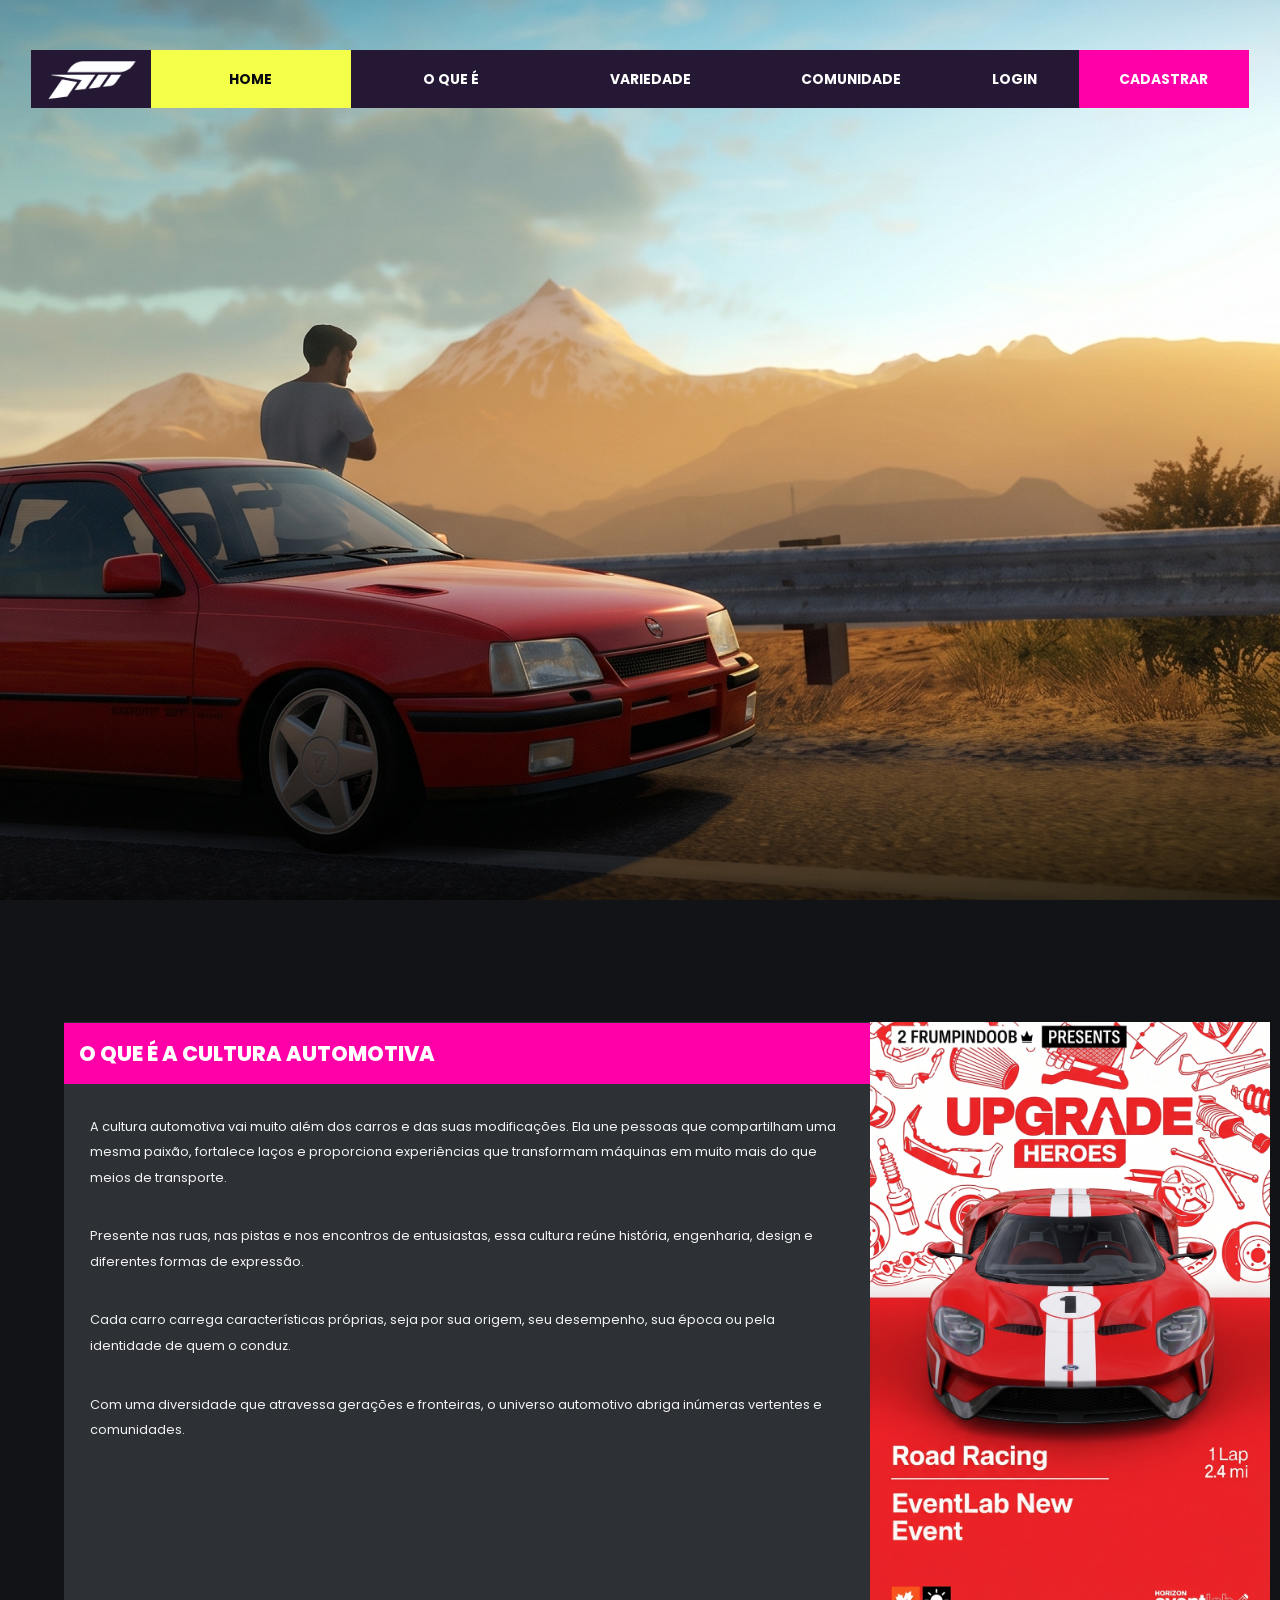
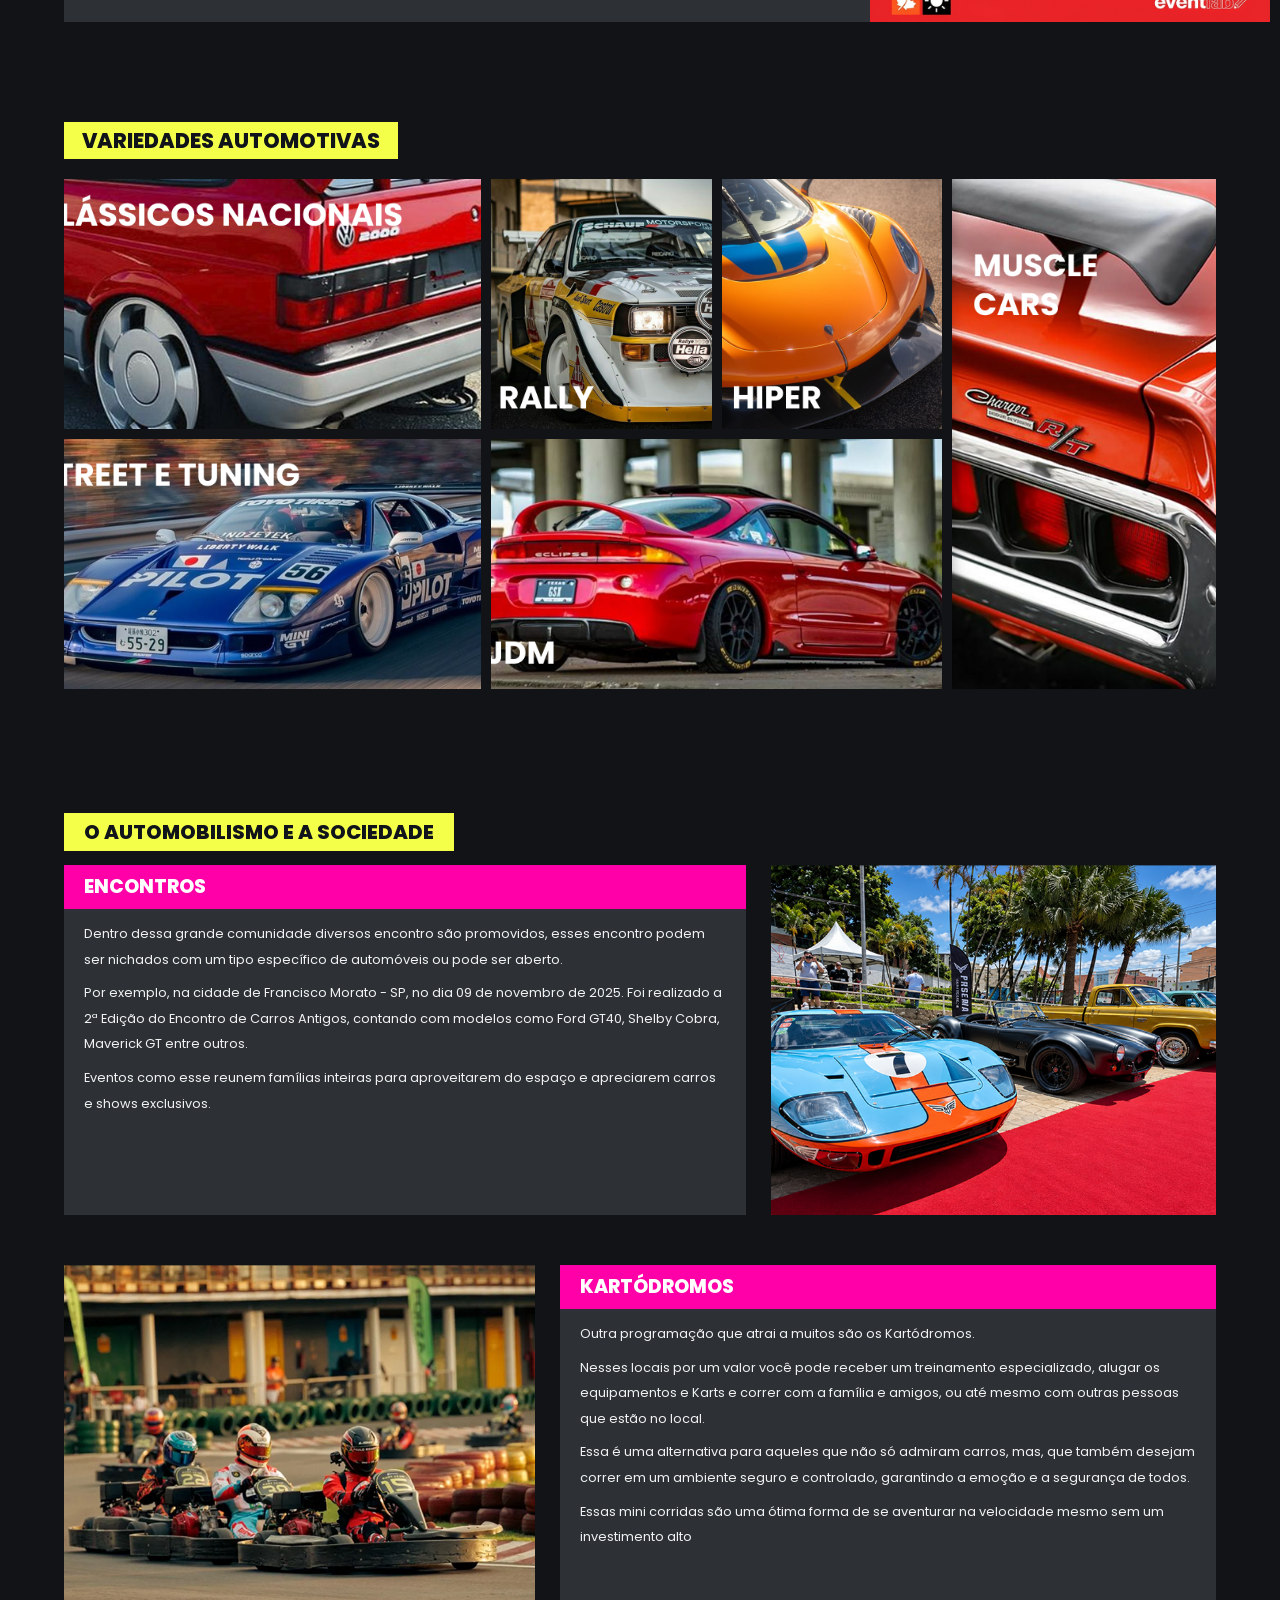
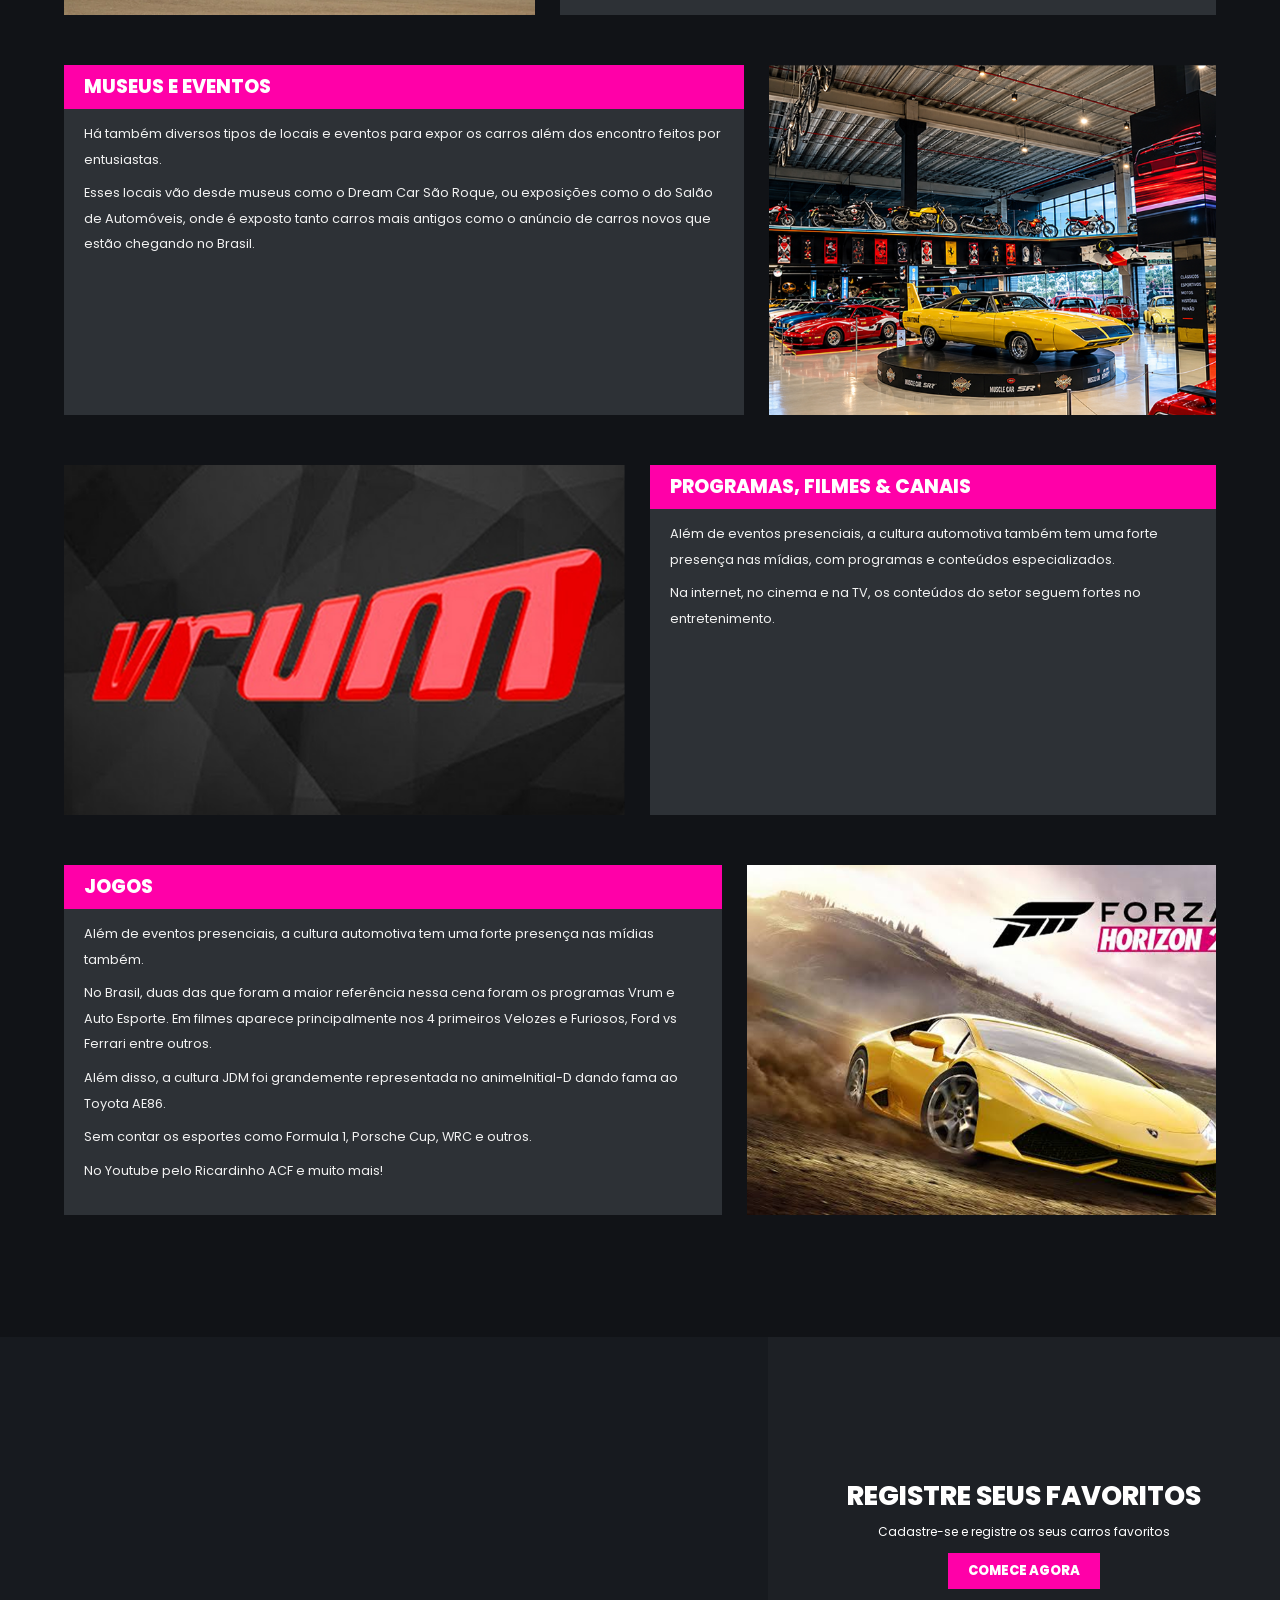
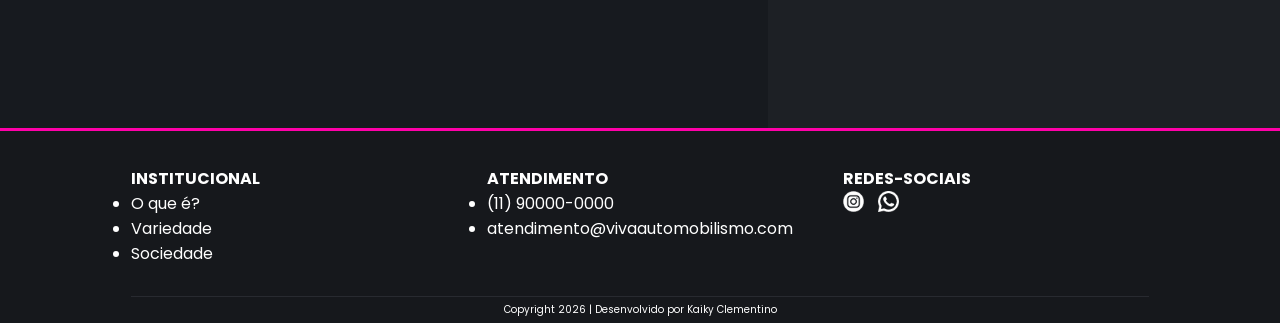
==== commit 9bb631de: "fix: correção na pagina index.html Correção de textos na página index.html e correção de css para re" ====
--- a/public/index.html
+++ b/public/index.html
@@ -121,7 +121,7 @@
 
       <div class="linha-conteudo">
         <div class="bloco-texto">
-          <h3>ENCONTROS</h3>
+          <h3>MUSEUS E EVENTOS</h3>
           <p>
             Há também diversos tipos de locais e eventos para expor os carros além dos encontro feitos por entusiastas.
           </p>
@@ -217,7 +217,7 @@
         </div>
       </div>
     </div>
-    <p style="font-size: 15px; padding-top: 5px;">Copyright 2026 | Desenvolvido por Kaiky Clementino</p>
+    <p style="font-size: 10px; padding-top: 5px;">Copyright 2026 | Desenvolvido por Kaiky Clementino</p>
   </footer>
 </body>
 
--- a/public/css/estilo.css
+++ b/public/css/estilo.css
@@ -121,7 +121,7 @@
 }
 
 .coluna-texto {
-  width: 68vw;
+  width: 63vw;
   background-color: var(--panel-bg);
   padding: 14px 26px 20px;
 }
@@ -137,7 +137,7 @@
   padding: 0 20px;
   background-color: var(--yellow);
   color: #121419;
-  font-size: clamp(17px, 1.32vw, 26px);
+  font-size: 1.32vw;
   font-weight: 800;
   letter-spacing: 0.3px;
 }
@@ -184,7 +184,7 @@
 .grade-cards-carros {
   display: grid;
   grid-template-columns: 1.55fr 0.82fr 0.82fr 0.98fr;
-  grid-template-rows: 300px 300px;
+  grid-template-rows: 250px 250px;
   grid-template-areas:
     "classicos rally hiper muscle"
     "street jdm jdm muscle";
@@ -389,14 +389,4 @@
     width: 21px;
     height: 21px;
     filter: brightness(0) invert(1);
-}
-
-.rodape-inferior {
-    border-top: 1px solid rgba(255, 255, 255, 0.1);
-    padding: 16px 0;
-}
-
-.rodape-inferior p {
-    font-size: 11px;
-    color: #858990;
 }
